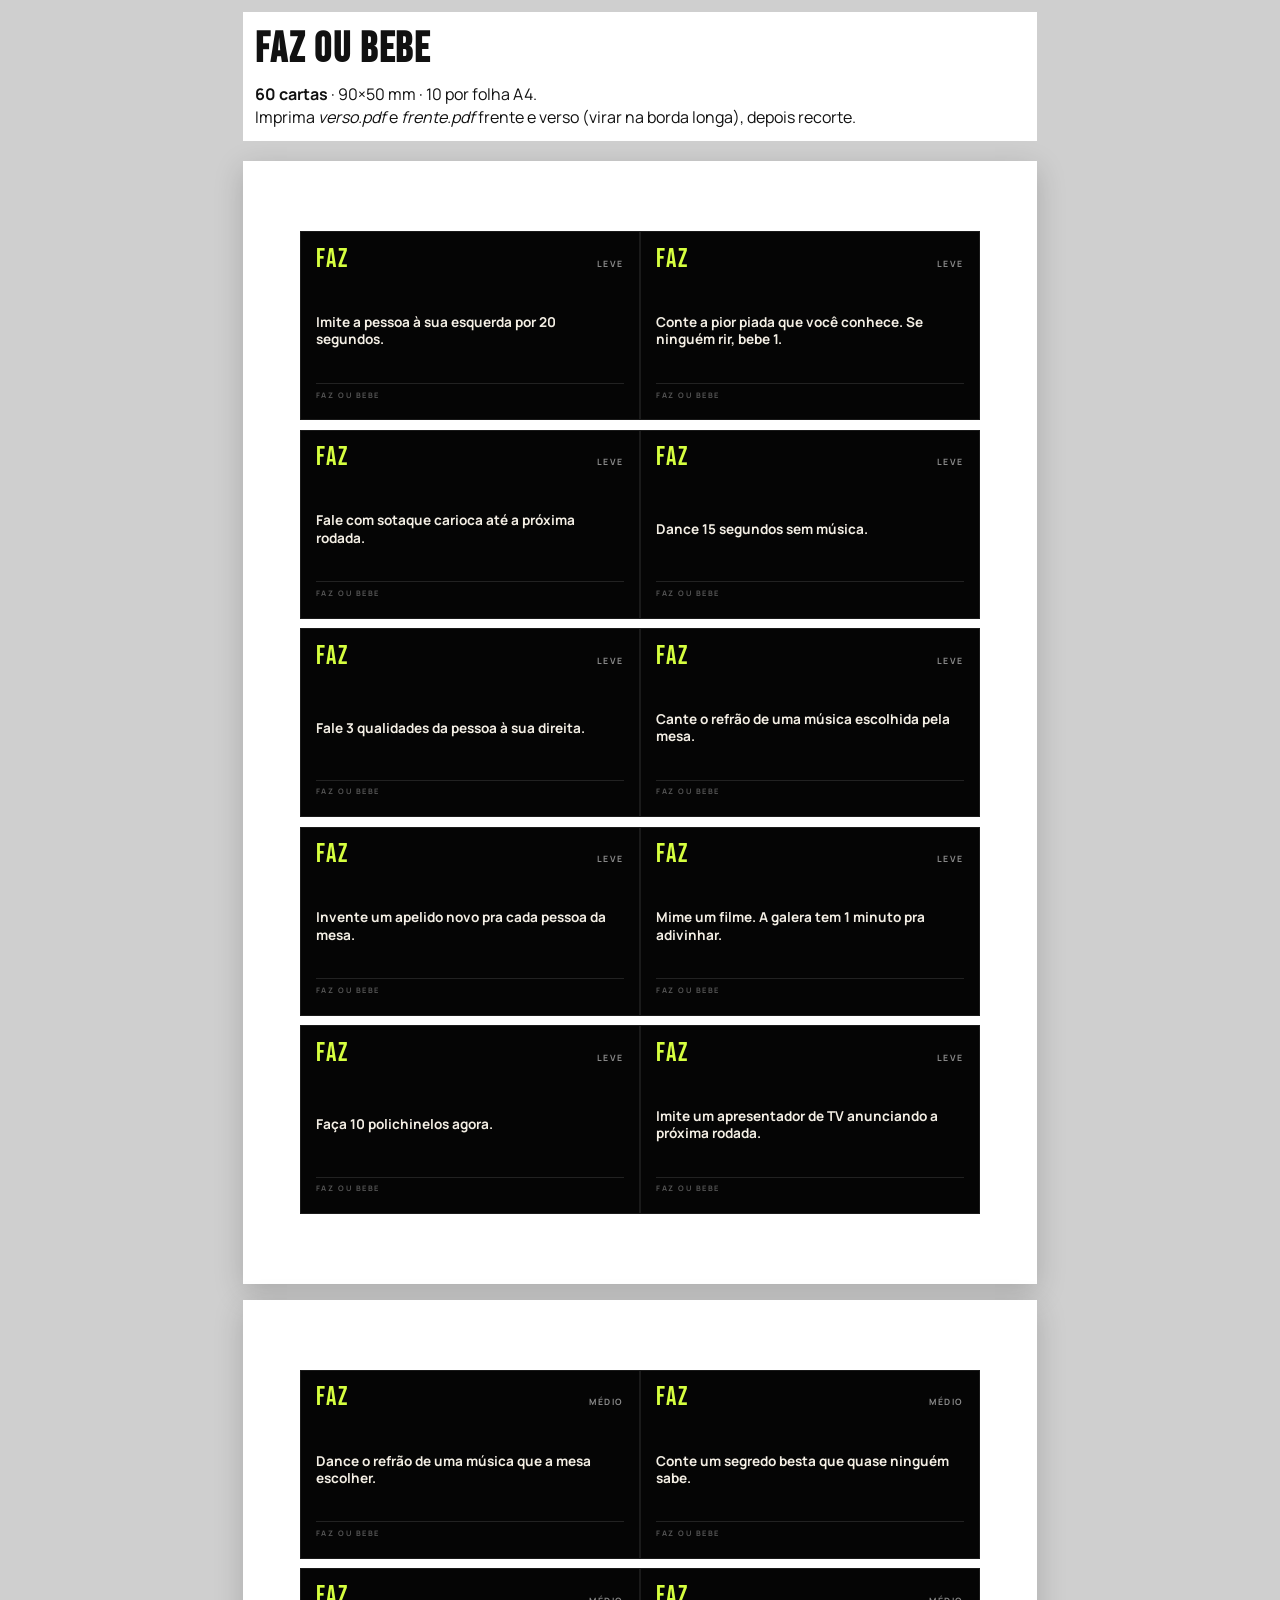
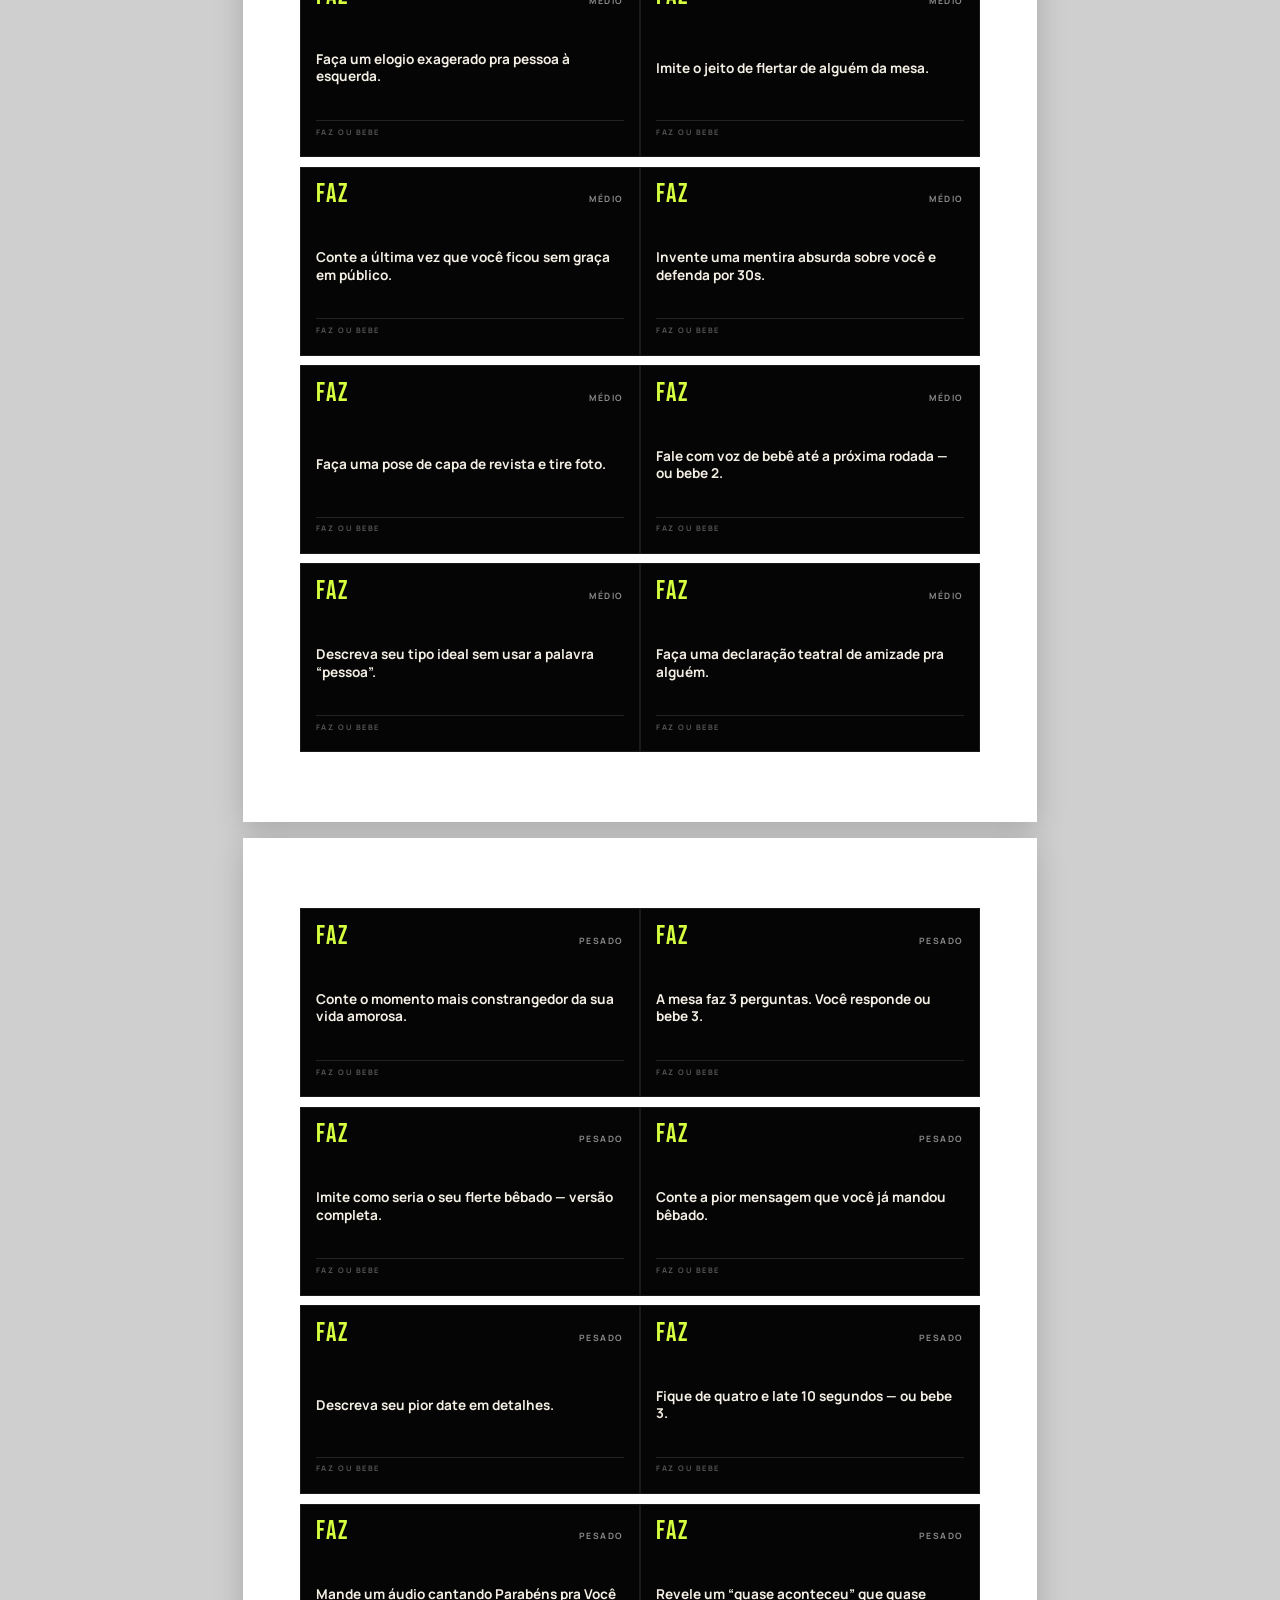
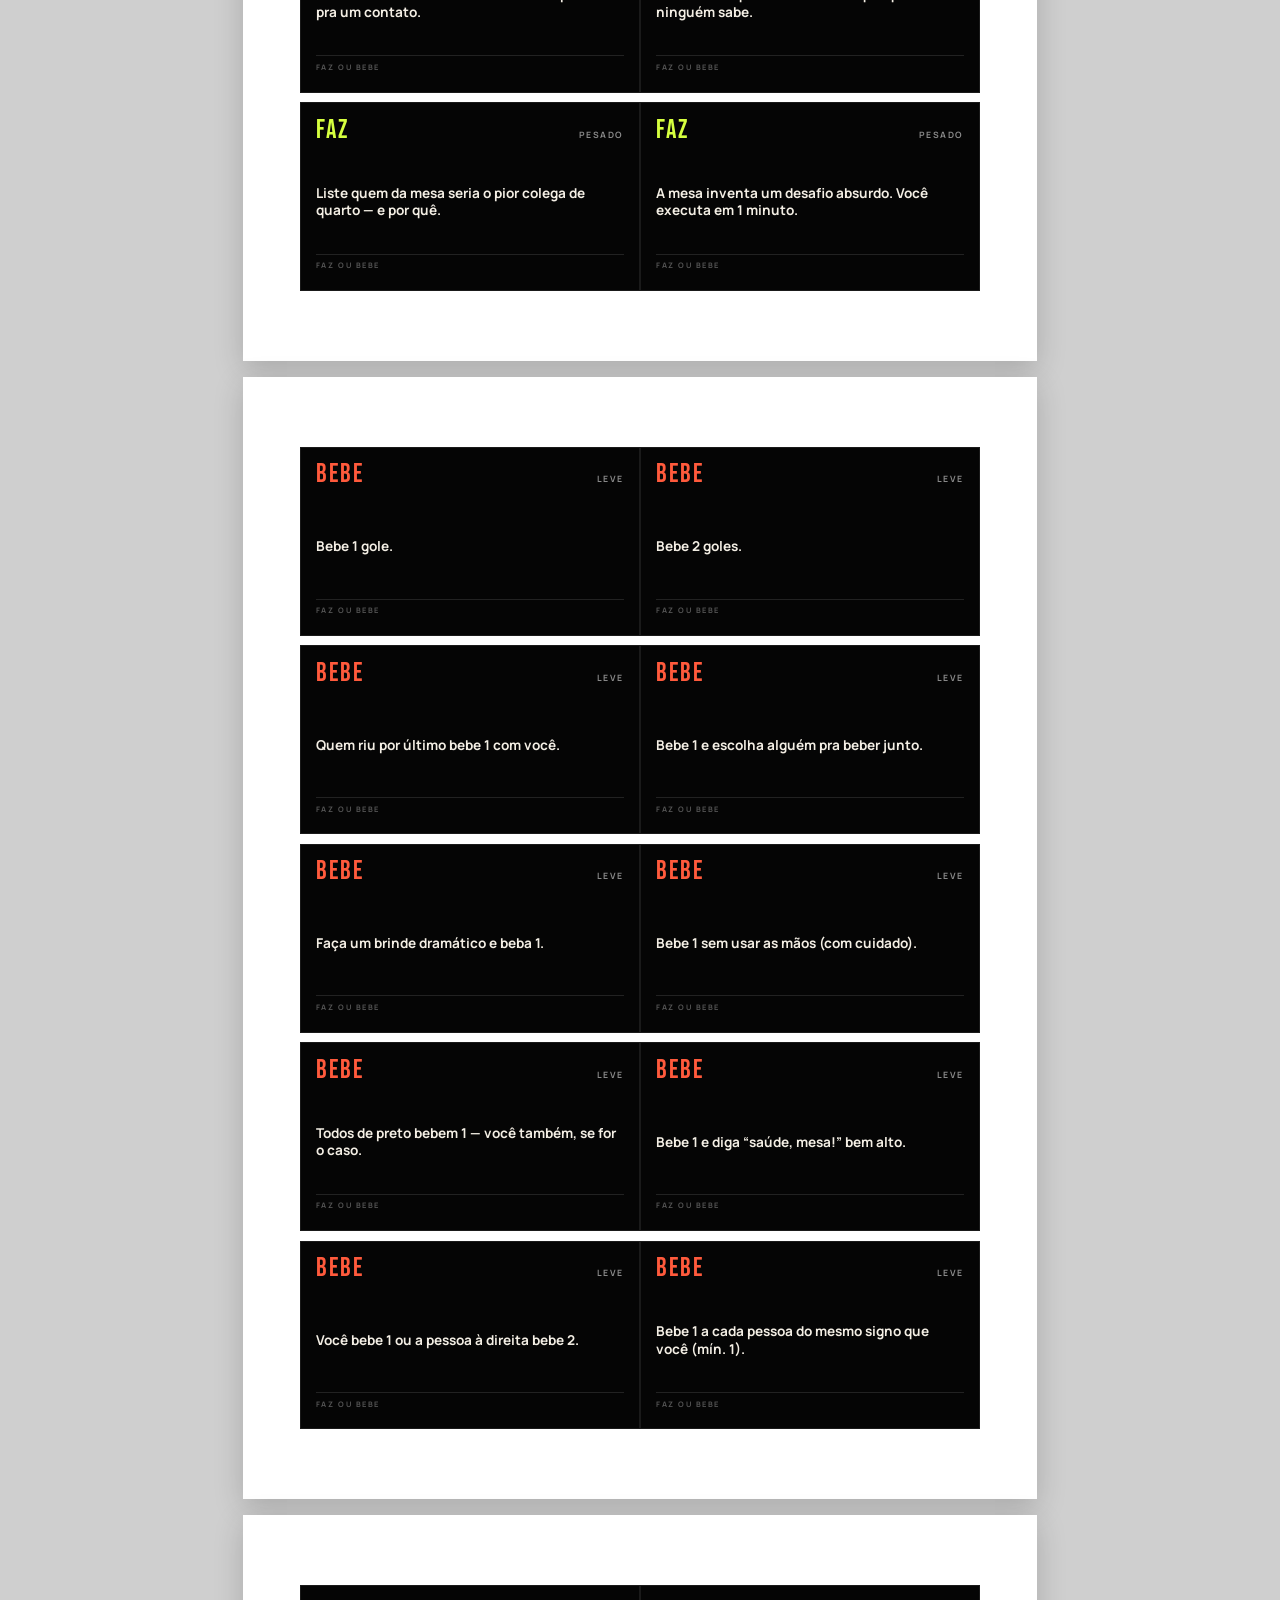
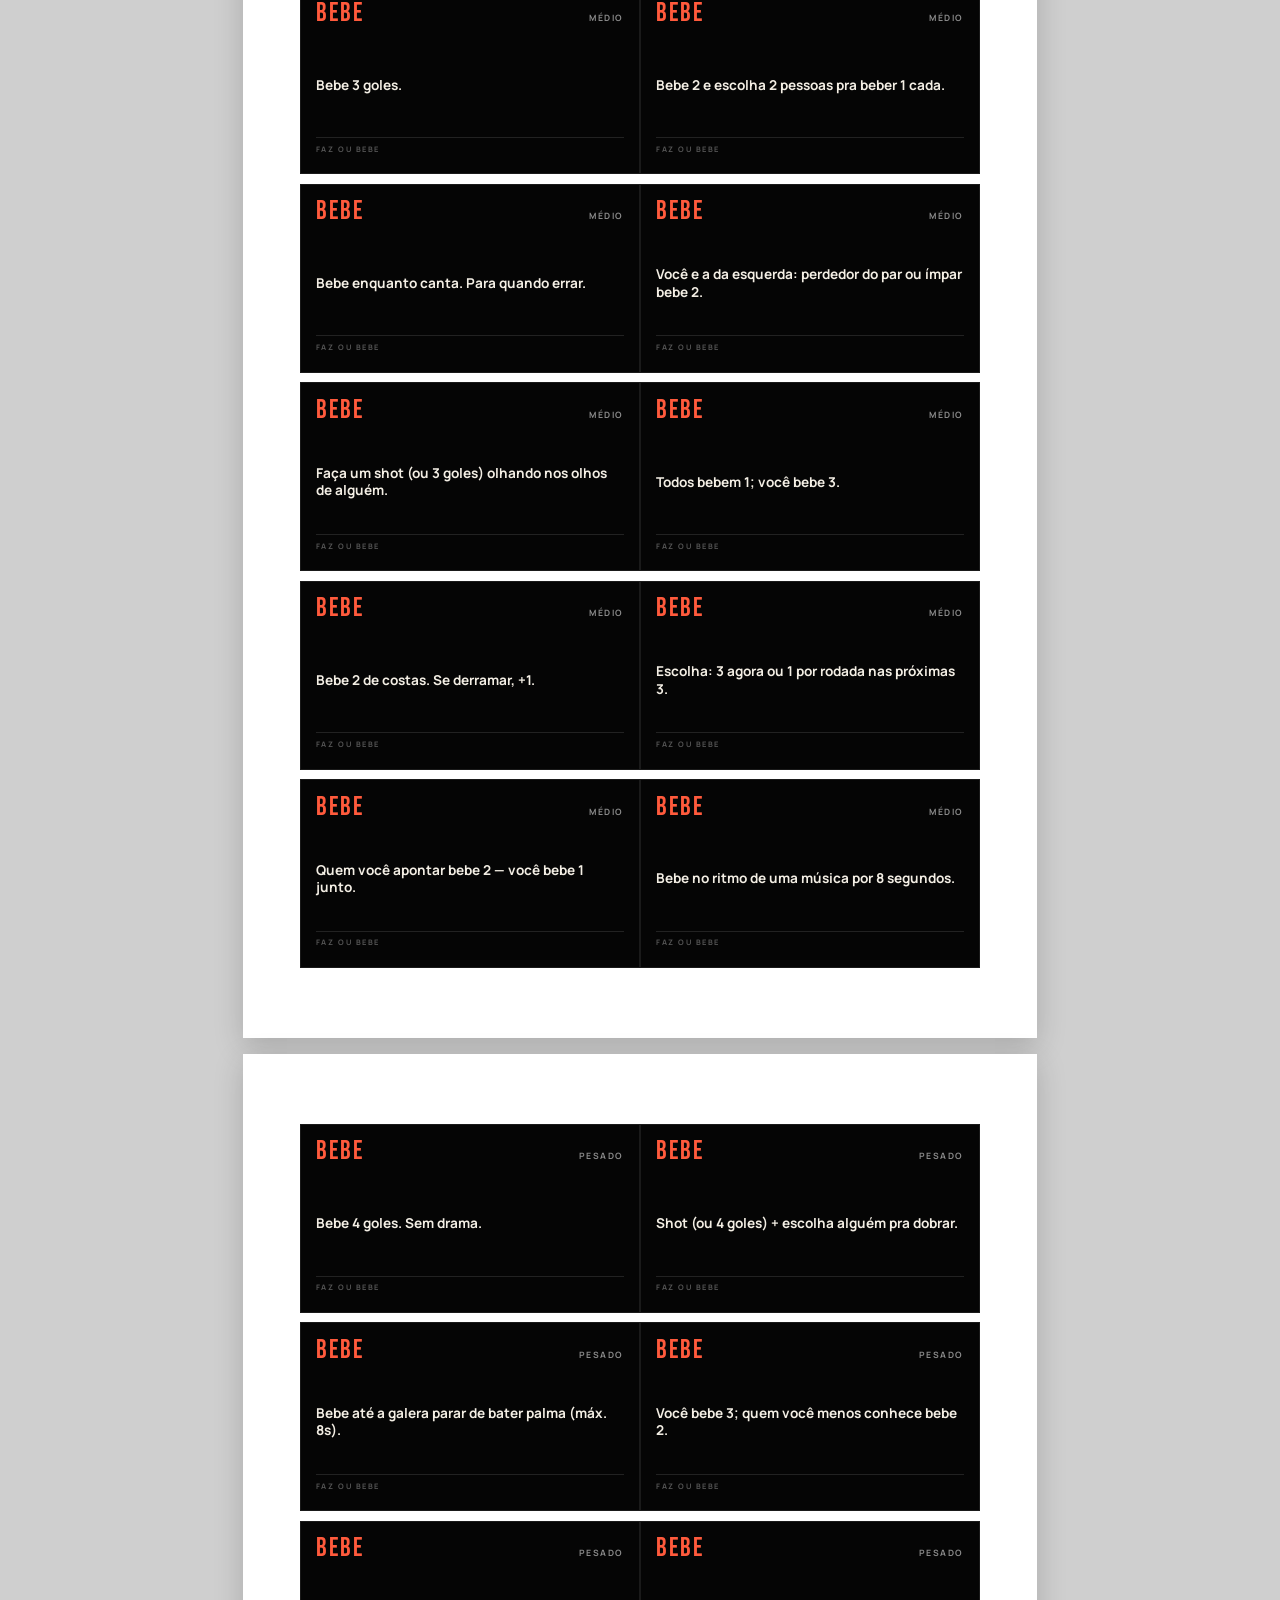
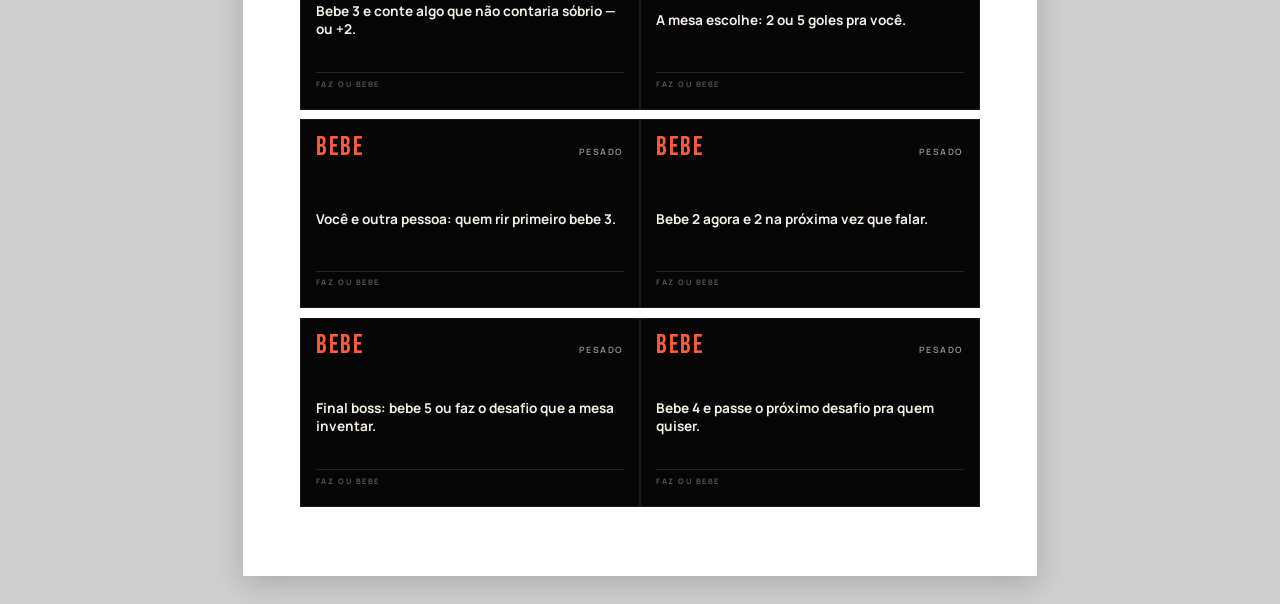
==== print/preview.html @ 2dee856b "Replace web game with printable Faz ou Bebe cards Business-card sized deck (90x50mm): black backs wi" ====
<!DOCTYPE html>
<html lang="pt-BR">
<head>
  <meta charset="UTF-8" />
  <title>FAZ OU BEBE — Preview</title>
  <style>
  @import url('https://fonts.googleapis.com/css2?family=Bebas+Neue&family=Manrope:wght@500;700;800&display=swap');

  :root {
    --black: #050505;
    --ink: #f3eee4;
    --faz: #d6ff3f;
    --bebe: #ff5a3c;
    --mute: #8a8a8a;
    --card-w: 90mm;
    --card-h: 50mm;
  }

  * { box-sizing: border-box; }
  html, body {
    margin: 0;
    padding: 0;
    background: #fff;
    color: var(--ink);
    font-family: "Manrope", system-ui, sans-serif;
    -webkit-print-color-adjust: exact;
    print-color-adjust: exact;
  }

  .sheet {
    width: 210mm;
    height: 297mm;
    padding: 18.5mm 15mm;
    display: grid;
    grid-template-columns: repeat(2, var(--card-w));
    grid-template-rows: repeat(5, var(--card-h));
    gap: 0;
    justify-content: space-between;
    align-content: space-between;
    page-break-after: always;
    break-after: page;
  }
  .sheet:last-child {
    page-break-after: auto;
    break-after: auto;
  }

  .card {
    width: var(--card-w);
    height: var(--card-h);
    background: var(--black);
    color: var(--ink);
    position: relative;
    overflow: hidden;
    border: 0.2mm solid #1a1a1a;
  }
  .card.empty { visibility: hidden; }

  /* —— VERSO (costas / embaralhar) —— */
  .card-back {
    display: flex;
    flex-direction: column;
    align-items: center;
    justify-content: center;
    text-align: center;
    padding: 4mm;
    background:
      radial-gradient(120% 80% at 50% 120%, #1a1a1a 0%, transparent 55%),
      var(--black);
  }
  .card-back .brand {
    font-family: "Bebas Neue", Impact, sans-serif;
    font-size: 15mm;
    line-height: 0.85;
    letter-spacing: 0.04em;
    margin: 0;
  }
  .card-back .brand span { display: block; }
  .card-back .ou {
    color: var(--bebe);
    font-size: 5.5mm;
    letter-spacing: 0.35em;
    margin: 1.2mm 0 0.8mm;
  }
  .card-back .hint {
    margin-top: 3mm;
    font-size: 2.4mm;
    letter-spacing: 0.28em;
    text-transform: uppercase;
    color: var(--mute);
    font-weight: 700;
  }
  .card-back .frame {
    position: absolute;
    inset: 2.2mm;
    border: 0.35mm solid #2a2a2a;
    pointer-events: none;
  }

  /* —— FRENTE (desafio) —— */
  .card-front {
    display: flex;
    flex-direction: column;
    padding: 3.6mm 4mm 3.2mm;
    background: var(--black);
  }
  .card-front .top {
    display: flex;
    justify-content: space-between;
    align-items: baseline;
    margin-bottom: 2mm;
  }
  .badge {
    font-family: "Bebas Neue", Impact, sans-serif;
    font-size: 7mm;
    letter-spacing: 0.08em;
    line-height: 1;
  }
  .badge.faz { color: var(--faz); }
  .badge.bebe { color: var(--bebe); }
  .nivel {
    font-size: 2.3mm;
    letter-spacing: 0.18em;
    text-transform: uppercase;
    color: var(--mute);
    font-weight: 700;
  }
  .texto {
    margin: 0;
    flex: 1;
    font-size: 3.6mm;
    line-height: 1.28;
    font-weight: 700;
    display: flex;
    align-items: center;
  }
  .texto.long { font-size: 3.1mm; }
  .foot {
    margin-top: auto;
    padding-top: 1.5mm;
    border-top: 0.25mm solid #222;
    font-size: 2mm;
    letter-spacing: 0.2em;
    text-transform: uppercase;
    color: #555;
    font-weight: 700;
  }

  @page {
    size: A4;
    margin: 0;
  }

  @media screen {
    body {
      background: #cfcfcf;
      padding: 12px;
    }
    .sheet {
      background: #fff;
      margin: 0 auto 16px;
      box-shadow: 0 8px 28px rgba(0,0,0,.18);
    }
  }
</style>
</head>
<body>

  <div style="max-width:210mm;margin:0 auto 20px;padding:12px;font-family:Manrope,sans-serif;color:#111;background:#fff">
    <h1 style="margin:0 0 8px;font-family:Bebas Neue,sans-serif;font-size:42px;letter-spacing:.04em">FAZ OU BEBE</h1>
    <p style="margin:0;line-height:1.45"><strong>60 cartas</strong> · 90×50 mm · 10 por folha A4.<br/>
    Imprima <em>verso.pdf</em> e <em>frente.pdf</em> frente e verso (virar na borda longa), depois recorte.</p>
  </div>
  <section class="sheet">
    <article class="card card-front">
      <div class="top">
        <span class="badge faz">FAZ</span>
        <span class="nivel">leve</span>
      </div>
      <p class="texto">Imite a pessoa à sua esquerda por 20 segundos.</p>
      <p class="foot">faz ou bebe</p>
    </article>
    <article class="card card-front">
      <div class="top">
        <span class="badge faz">FAZ</span>
        <span class="nivel">leve</span>
      </div>
      <p class="texto">Conte a pior piada que você conhece. Se ninguém rir, bebe 1.</p>
      <p class="foot">faz ou bebe</p>
    </article>
    <article class="card card-front">
      <div class="top">
        <span class="badge faz">FAZ</span>
        <span class="nivel">leve</span>
      </div>
      <p class="texto">Fale com sotaque carioca até a próxima rodada.</p>
      <p class="foot">faz ou bebe</p>
    </article>
    <article class="card card-front">
      <div class="top">
        <span class="badge faz">FAZ</span>
        <span class="nivel">leve</span>
      </div>
      <p class="texto">Dance 15 segundos sem música.</p>
      <p class="foot">faz ou bebe</p>
    </article>
    <article class="card card-front">
      <div class="top">
        <span class="badge faz">FAZ</span>
        <span class="nivel">leve</span>
      </div>
      <p class="texto">Fale 3 qualidades da pessoa à sua direita.</p>
      <p class="foot">faz ou bebe</p>
    </article>
    <article class="card card-front">
      <div class="top">
        <span class="badge faz">FAZ</span>
        <span class="nivel">leve</span>
      </div>
      <p class="texto">Cante o refrão de uma música escolhida pela mesa.</p>
      <p class="foot">faz ou bebe</p>
    </article>
    <article class="card card-front">
      <div class="top">
        <span class="badge faz">FAZ</span>
        <span class="nivel">leve</span>
      </div>
      <p class="texto">Invente um apelido novo pra cada pessoa da mesa.</p>
      <p class="foot">faz ou bebe</p>
    </article>
    <article class="card card-front">
      <div class="top">
        <span class="badge faz">FAZ</span>
        <span class="nivel">leve</span>
      </div>
      <p class="texto">Mime um filme. A galera tem 1 minuto pra adivinhar.</p>
      <p class="foot">faz ou bebe</p>
    </article>
    <article class="card card-front">
      <div class="top">
        <span class="badge faz">FAZ</span>
        <span class="nivel">leve</span>
      </div>
      <p class="texto">Faça 10 polichinelos agora.</p>
      <p class="foot">faz ou bebe</p>
    </article>
    <article class="card card-front">
      <div class="top">
        <span class="badge faz">FAZ</span>
        <span class="nivel">leve</span>
      </div>
      <p class="texto">Imite um apresentador de TV anunciando a próxima rodada.</p>
      <p class="foot">faz ou bebe</p>
    </article></section>
<section class="sheet">
    <article class="card card-front">
      <div class="top">
        <span class="badge faz">FAZ</span>
        <span class="nivel">médio</span>
      </div>
      <p class="texto">Dance o refrão de uma música que a mesa escolher.</p>
      <p class="foot">faz ou bebe</p>
    </article>
    <article class="card card-front">
      <div class="top">
        <span class="badge faz">FAZ</span>
        <span class="nivel">médio</span>
      </div>
      <p class="texto">Conte um segredo besta que quase ninguém sabe.</p>
      <p class="foot">faz ou bebe</p>
    </article>
    <article class="card card-front">
      <div class="top">
        <span class="badge faz">FAZ</span>
        <span class="nivel">médio</span>
      </div>
      <p class="texto">Faça um elogio exagerado pra pessoa à esquerda.</p>
      <p class="foot">faz ou bebe</p>
    </article>
    <article class="card card-front">
      <div class="top">
        <span class="badge faz">FAZ</span>
        <span class="nivel">médio</span>
      </div>
      <p class="texto">Imite o jeito de flertar de alguém da mesa.</p>
      <p class="foot">faz ou bebe</p>
    </article>
    <article class="card card-front">
      <div class="top">
        <span class="badge faz">FAZ</span>
        <span class="nivel">médio</span>
      </div>
      <p class="texto">Conte a última vez que você ficou sem graça em público.</p>
      <p class="foot">faz ou bebe</p>
    </article>
    <article class="card card-front">
      <div class="top">
        <span class="badge faz">FAZ</span>
        <span class="nivel">médio</span>
      </div>
      <p class="texto">Invente uma mentira absurda sobre você e defenda por 30s.</p>
      <p class="foot">faz ou bebe</p>
    </article>
    <article class="card card-front">
      <div class="top">
        <span class="badge faz">FAZ</span>
        <span class="nivel">médio</span>
      </div>
      <p class="texto">Faça uma pose de capa de revista e tire foto.</p>
      <p class="foot">faz ou bebe</p>
    </article>
    <article class="card card-front">
      <div class="top">
        <span class="badge faz">FAZ</span>
        <span class="nivel">médio</span>
      </div>
      <p class="texto">Fale com voz de bebê até a próxima rodada — ou bebe 2.</p>
      <p class="foot">faz ou bebe</p>
    </article>
    <article class="card card-front">
      <div class="top">
        <span class="badge faz">FAZ</span>
        <span class="nivel">médio</span>
      </div>
      <p class="texto">Descreva seu tipo ideal sem usar a palavra “pessoa”.</p>
      <p class="foot">faz ou bebe</p>
    </article>
    <article class="card card-front">
      <div class="top">
        <span class="badge faz">FAZ</span>
        <span class="nivel">médio</span>
      </div>
      <p class="texto">Faça uma declaração teatral de amizade pra alguém.</p>
      <p class="foot">faz ou bebe</p>
    </article></section>
<section class="sheet">
    <article class="card card-front">
      <div class="top">
        <span class="badge faz">FAZ</span>
        <span class="nivel">pesado</span>
      </div>
      <p class="texto">Conte o momento mais constrangedor da sua vida amorosa.</p>
      <p class="foot">faz ou bebe</p>
    </article>
    <article class="card card-front">
      <div class="top">
        <span class="badge faz">FAZ</span>
        <span class="nivel">pesado</span>
      </div>
      <p class="texto">A mesa faz 3 perguntas. Você responde ou bebe 3.</p>
      <p class="foot">faz ou bebe</p>
    </article>
    <article class="card card-front">
      <div class="top">
        <span class="badge faz">FAZ</span>
        <span class="nivel">pesado</span>
      </div>
      <p class="texto">Imite como seria o seu flerte bêbado — versão completa.</p>
      <p class="foot">faz ou bebe</p>
    </article>
    <article class="card card-front">
      <div class="top">
        <span class="badge faz">FAZ</span>
        <span class="nivel">pesado</span>
      </div>
      <p class="texto">Conte a pior mensagem que você já mandou bêbado.</p>
      <p class="foot">faz ou bebe</p>
    </article>
    <article class="card card-front">
      <div class="top">
        <span class="badge faz">FAZ</span>
        <span class="nivel">pesado</span>
      </div>
      <p class="texto">Descreva seu pior date em detalhes.</p>
      <p class="foot">faz ou bebe</p>
    </article>
    <article class="card card-front">
      <div class="top">
        <span class="badge faz">FAZ</span>
        <span class="nivel">pesado</span>
      </div>
      <p class="texto">Fique de quatro e late 10 segundos — ou bebe 3.</p>
      <p class="foot">faz ou bebe</p>
    </article>
    <article class="card card-front">
      <div class="top">
        <span class="badge faz">FAZ</span>
        <span class="nivel">pesado</span>
      </div>
      <p class="texto">Mande um áudio cantando Parabéns pra Você pra um contato.</p>
      <p class="foot">faz ou bebe</p>
    </article>
    <article class="card card-front">
      <div class="top">
        <span class="badge faz">FAZ</span>
        <span class="nivel">pesado</span>
      </div>
      <p class="texto">Revele um “quase aconteceu” que quase ninguém sabe.</p>
      <p class="foot">faz ou bebe</p>
    </article>
    <article class="card card-front">
      <div class="top">
        <span class="badge faz">FAZ</span>
        <span class="nivel">pesado</span>
      </div>
      <p class="texto">Liste quem da mesa seria o pior colega de quarto — e por quê.</p>
      <p class="foot">faz ou bebe</p>
    </article>
    <article class="card card-front">
      <div class="top">
        <span class="badge faz">FAZ</span>
        <span class="nivel">pesado</span>
      </div>
      <p class="texto">A mesa inventa um desafio absurdo. Você executa em 1 minuto.</p>
      <p class="foot">faz ou bebe</p>
    </article></section>
<section class="sheet">
    <article class="card card-front">
      <div class="top">
        <span class="badge bebe">BEBE</span>
        <span class="nivel">leve</span>
      </div>
      <p class="texto">Bebe 1 gole.</p>
      <p class="foot">faz ou bebe</p>
    </article>
    <article class="card card-front">
      <div class="top">
        <span class="badge bebe">BEBE</span>
        <span class="nivel">leve</span>
      </div>
      <p class="texto">Bebe 2 goles.</p>
      <p class="foot">faz ou bebe</p>
    </article>
    <article class="card card-front">
      <div class="top">
        <span class="badge bebe">BEBE</span>
        <span class="nivel">leve</span>
      </div>
      <p class="texto">Quem riu por último bebe 1 com você.</p>
      <p class="foot">faz ou bebe</p>
    </article>
    <article class="card card-front">
      <div class="top">
        <span class="badge bebe">BEBE</span>
        <span class="nivel">leve</span>
      </div>
      <p class="texto">Bebe 1 e escolha alguém pra beber junto.</p>
      <p class="foot">faz ou bebe</p>
    </article>
    <article class="card card-front">
      <div class="top">
        <span class="badge bebe">BEBE</span>
        <span class="nivel">leve</span>
      </div>
      <p class="texto">Faça um brinde dramático e beba 1.</p>
      <p class="foot">faz ou bebe</p>
    </article>
    <article class="card card-front">
      <div class="top">
        <span class="badge bebe">BEBE</span>
        <span class="nivel">leve</span>
      </div>
      <p class="texto">Bebe 1 sem usar as mãos (com cuidado).</p>
      <p class="foot">faz ou bebe</p>
    </article>
    <article class="card card-front">
      <div class="top">
        <span class="badge bebe">BEBE</span>
        <span class="nivel">leve</span>
      </div>
      <p class="texto">Todos de preto bebem 1 — você também, se for o caso.</p>
      <p class="foot">faz ou bebe</p>
    </article>
    <article class="card card-front">
      <div class="top">
        <span class="badge bebe">BEBE</span>
        <span class="nivel">leve</span>
      </div>
      <p class="texto">Bebe 1 e diga “saúde, mesa!” bem alto.</p>
      <p class="foot">faz ou bebe</p>
    </article>
    <article class="card card-front">
      <div class="top">
        <span class="badge bebe">BEBE</span>
        <span class="nivel">leve</span>
      </div>
      <p class="texto">Você bebe 1 ou a pessoa à direita bebe 2.</p>
      <p class="foot">faz ou bebe</p>
    </article>
    <article class="card card-front">
      <div class="top">
        <span class="badge bebe">BEBE</span>
        <span class="nivel">leve</span>
      </div>
      <p class="texto">Bebe 1 a cada pessoa do mesmo signo que você (mín. 1).</p>
      <p class="foot">faz ou bebe</p>
    </article></section>
<section class="sheet">
    <article class="card card-front">
      <div class="top">
        <span class="badge bebe">BEBE</span>
        <span class="nivel">médio</span>
      </div>
      <p class="texto">Bebe 3 goles.</p>
      <p class="foot">faz ou bebe</p>
    </article>
    <article class="card card-front">
      <div class="top">
        <span class="badge bebe">BEBE</span>
        <span class="nivel">médio</span>
      </div>
      <p class="texto">Bebe 2 e escolha 2 pessoas pra beber 1 cada.</p>
      <p class="foot">faz ou bebe</p>
    </article>
    <article class="card card-front">
      <div class="top">
        <span class="badge bebe">BEBE</span>
        <span class="nivel">médio</span>
      </div>
      <p class="texto">Bebe enquanto canta. Para quando errar.</p>
      <p class="foot">faz ou bebe</p>
    </article>
    <article class="card card-front">
      <div class="top">
        <span class="badge bebe">BEBE</span>
        <span class="nivel">médio</span>
      </div>
      <p class="texto">Você e a da esquerda: perdedor do par ou ímpar bebe 2.</p>
      <p class="foot">faz ou bebe</p>
    </article>
    <article class="card card-front">
      <div class="top">
        <span class="badge bebe">BEBE</span>
        <span class="nivel">médio</span>
      </div>
      <p class="texto">Faça um shot (ou 3 goles) olhando nos olhos de alguém.</p>
      <p class="foot">faz ou bebe</p>
    </article>
    <article class="card card-front">
      <div class="top">
        <span class="badge bebe">BEBE</span>
        <span class="nivel">médio</span>
      </div>
      <p class="texto">Todos bebem 1; você bebe 3.</p>
      <p class="foot">faz ou bebe</p>
    </article>
    <article class="card card-front">
      <div class="top">
        <span class="badge bebe">BEBE</span>
        <span class="nivel">médio</span>
      </div>
      <p class="texto">Bebe 2 de costas. Se derramar, +1.</p>
      <p class="foot">faz ou bebe</p>
    </article>
    <article class="card card-front">
      <div class="top">
        <span class="badge bebe">BEBE</span>
        <span class="nivel">médio</span>
      </div>
      <p class="texto">Escolha: 3 agora ou 1 por rodada nas próximas 3.</p>
      <p class="foot">faz ou bebe</p>
    </article>
    <article class="card card-front">
      <div class="top">
        <span class="badge bebe">BEBE</span>
        <span class="nivel">médio</span>
      </div>
      <p class="texto">Quem você apontar bebe 2 — você bebe 1 junto.</p>
      <p class="foot">faz ou bebe</p>
    </article>
    <article class="card card-front">
      <div class="top">
        <span class="badge bebe">BEBE</span>
        <span class="nivel">médio</span>
      </div>
      <p class="texto">Bebe no ritmo de uma música por 8 segundos.</p>
      <p class="foot">faz ou bebe</p>
    </article></section>
<section class="sheet">
    <article class="card card-front">
      <div class="top">
        <span class="badge bebe">BEBE</span>
        <span class="nivel">pesado</span>
      </div>
      <p class="texto">Bebe 4 goles. Sem drama.</p>
      <p class="foot">faz ou bebe</p>
    </article>
    <article class="card card-front">
      <div class="top">
        <span class="badge bebe">BEBE</span>
        <span class="nivel">pesado</span>
      </div>
      <p class="texto">Shot (ou 4 goles) + escolha alguém pra dobrar.</p>
      <p class="foot">faz ou bebe</p>
    </article>
    <article class="card card-front">
      <div class="top">
        <span class="badge bebe">BEBE</span>
        <span class="nivel">pesado</span>
      </div>
      <p class="texto">Bebe até a galera parar de bater palma (máx. 8s).</p>
      <p class="foot">faz ou bebe</p>
    </article>
    <article class="card card-front">
      <div class="top">
        <span class="badge bebe">BEBE</span>
        <span class="nivel">pesado</span>
      </div>
      <p class="texto">Você bebe 3; quem você menos conhece bebe 2.</p>
      <p class="foot">faz ou bebe</p>
    </article>
    <article class="card card-front">
      <div class="top">
        <span class="badge bebe">BEBE</span>
        <span class="nivel">pesado</span>
      </div>
      <p class="texto">Bebe 3 e conte algo que não contaria sóbrio — ou +2.</p>
      <p class="foot">faz ou bebe</p>
    </article>
    <article class="card card-front">
      <div class="top">
        <span class="badge bebe">BEBE</span>
        <span class="nivel">pesado</span>
      </div>
      <p class="texto">A mesa escolhe: 2 ou 5 goles pra você.</p>
      <p class="foot">faz ou bebe</p>
    </article>
    <article class="card card-front">
      <div class="top">
        <span class="badge bebe">BEBE</span>
        <span class="nivel">pesado</span>
      </div>
      <p class="texto">Você e outra pessoa: quem rir primeiro bebe 3.</p>
      <p class="foot">faz ou bebe</p>
    </article>
    <article class="card card-front">
      <div class="top">
        <span class="badge bebe">BEBE</span>
        <span class="nivel">pesado</span>
      </div>
      <p class="texto">Bebe 2 agora e 2 na próxima vez que falar.</p>
      <p class="foot">faz ou bebe</p>
    </article>
    <article class="card card-front">
      <div class="top">
        <span class="badge bebe">BEBE</span>
        <span class="nivel">pesado</span>
      </div>
      <p class="texto">Final boss: bebe 5 ou faz o desafio que a mesa inventar.</p>
      <p class="foot">faz ou bebe</p>
    </article>
    <article class="card card-front">
      <div class="top">
        <span class="badge bebe">BEBE</span>
        <span class="nivel">pesado</span>
      </div>
      <p class="texto">Bebe 4 e passe o próximo desafio pra quem quiser.</p>
      <p class="foot">faz ou bebe</p>
    </article></section>
  
</body>
</html>
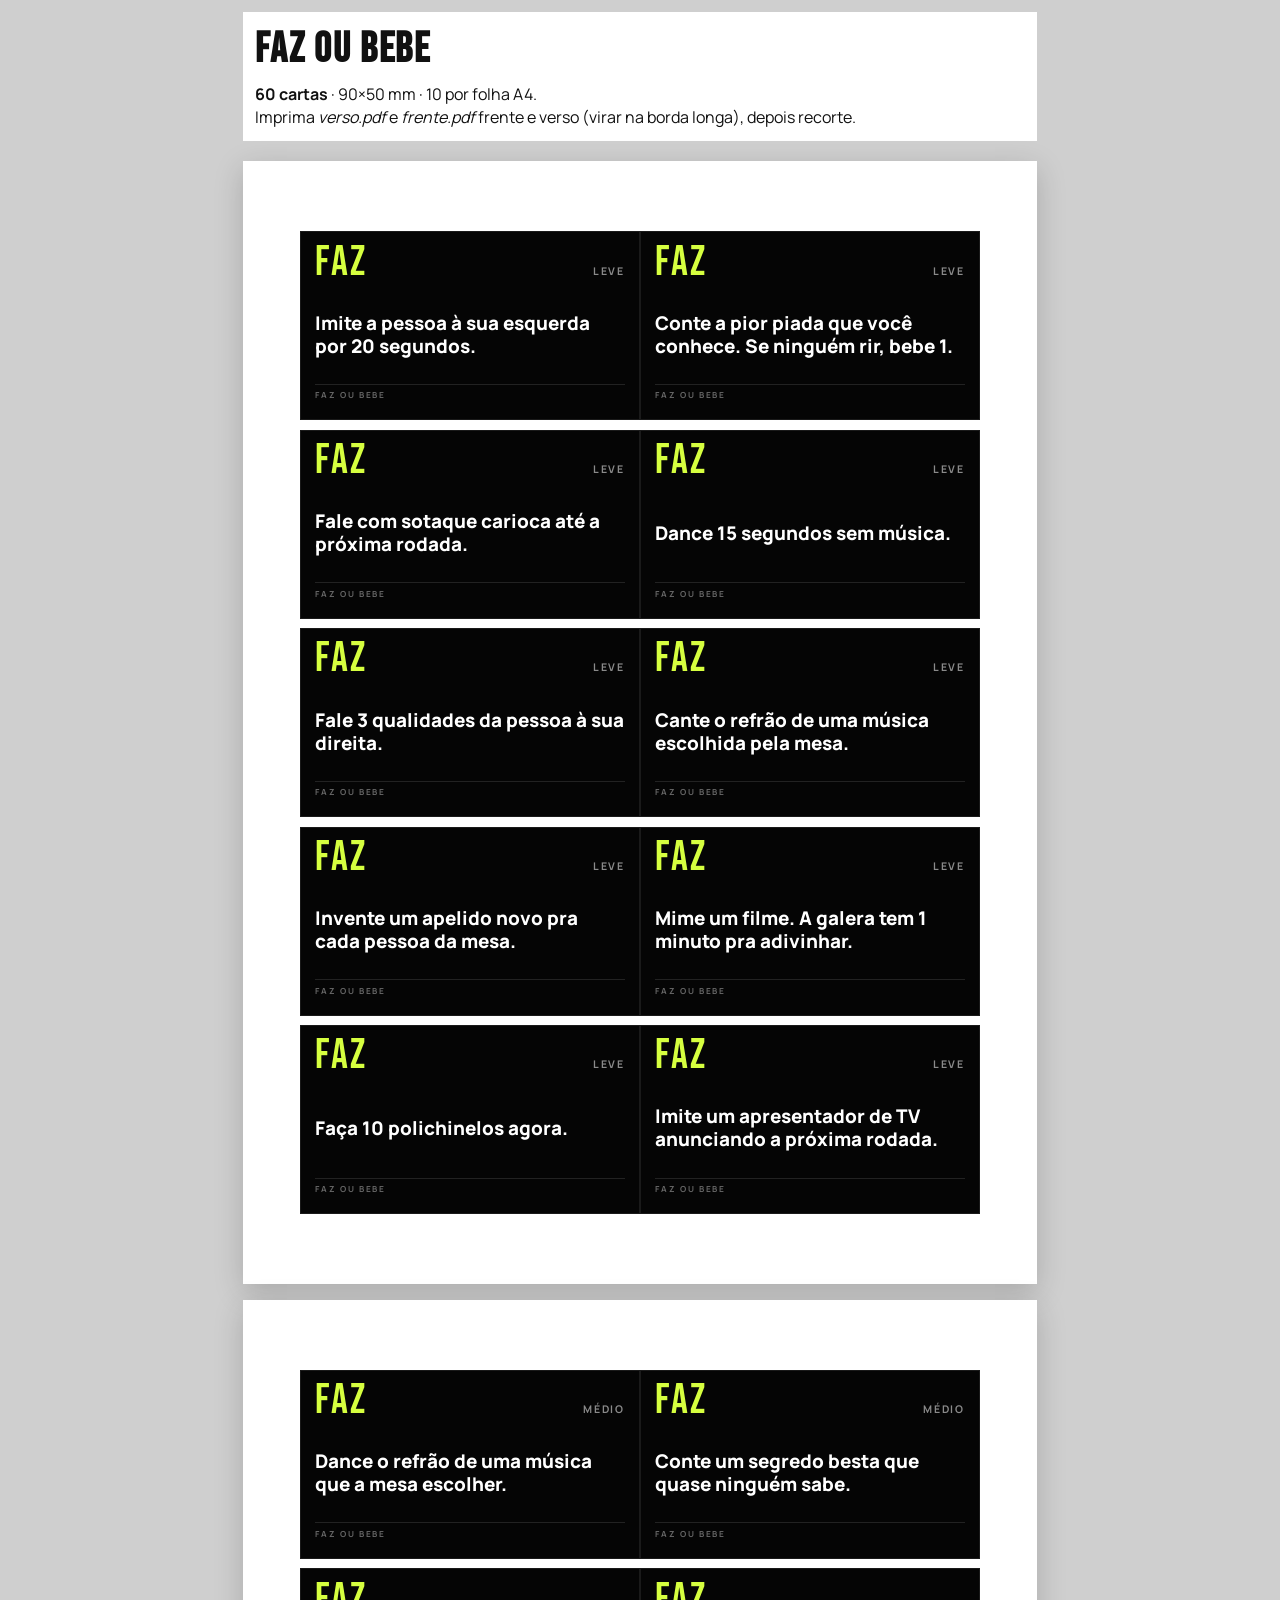
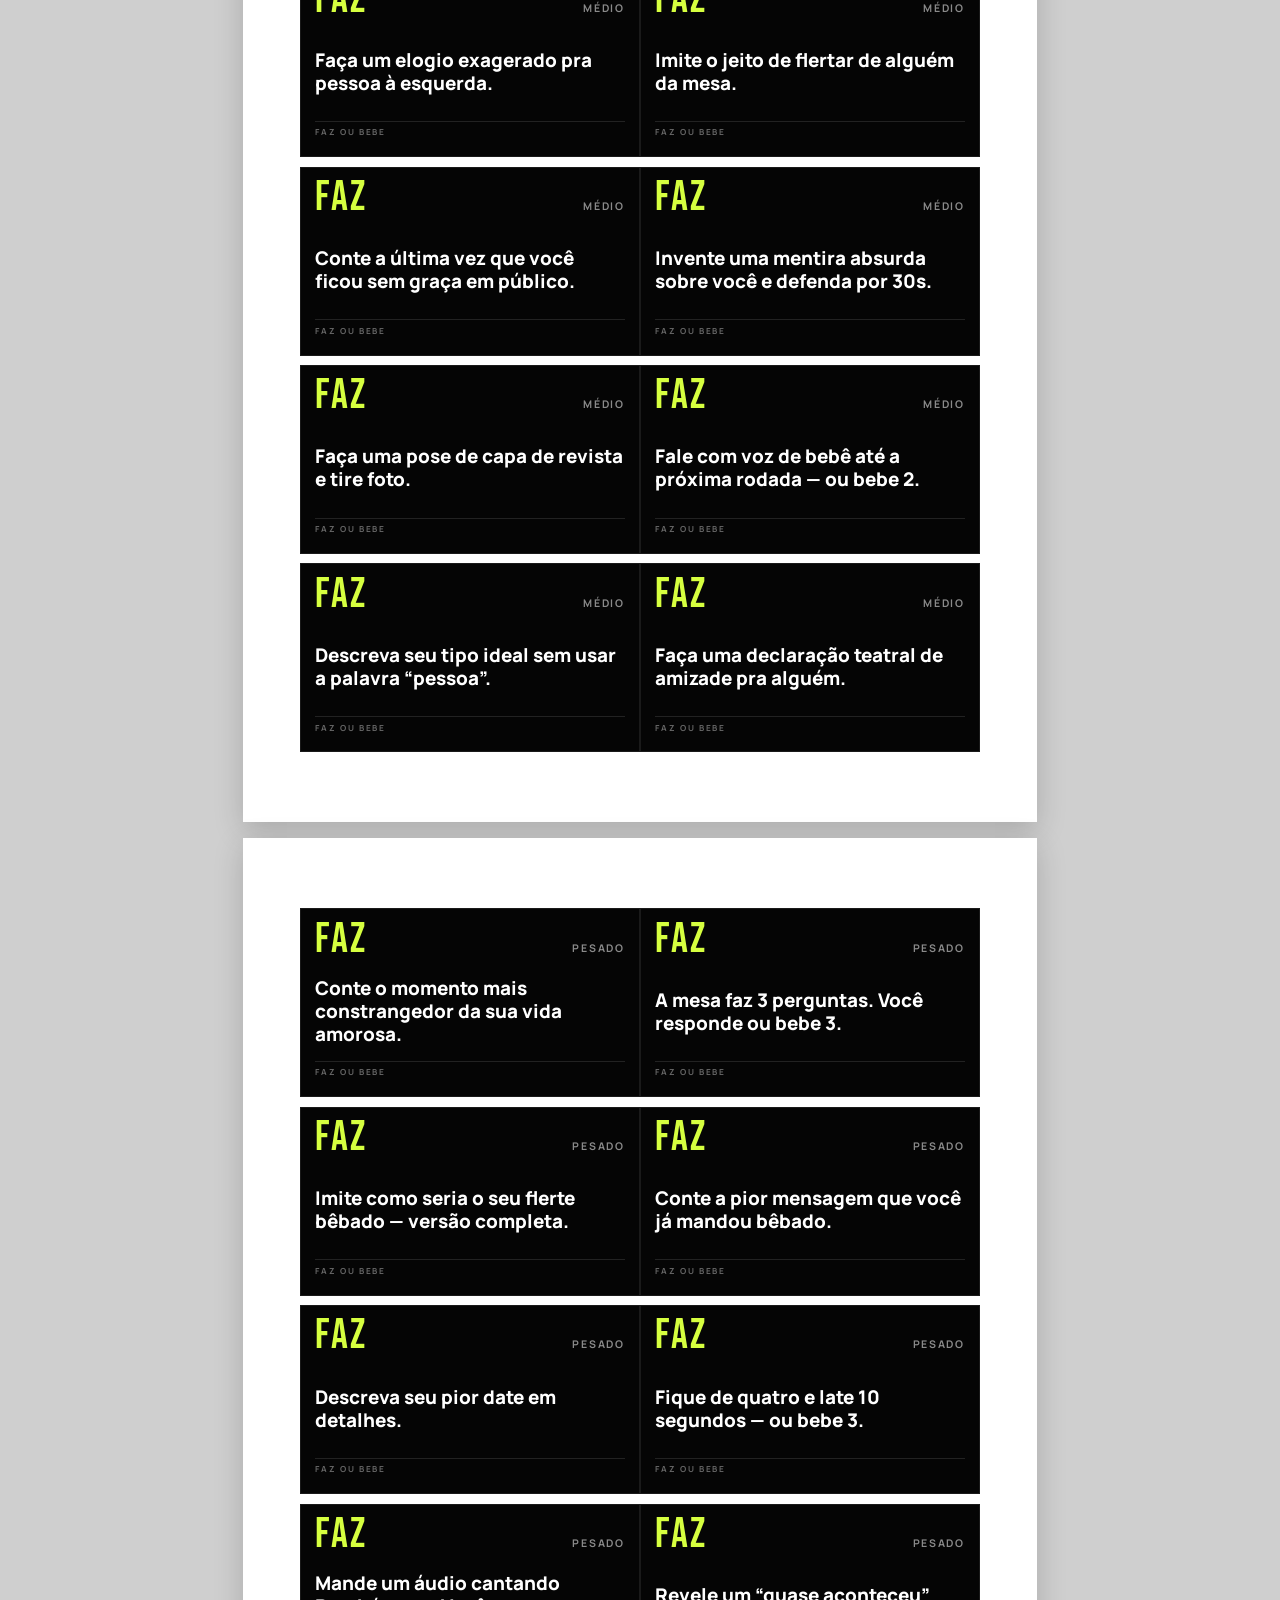
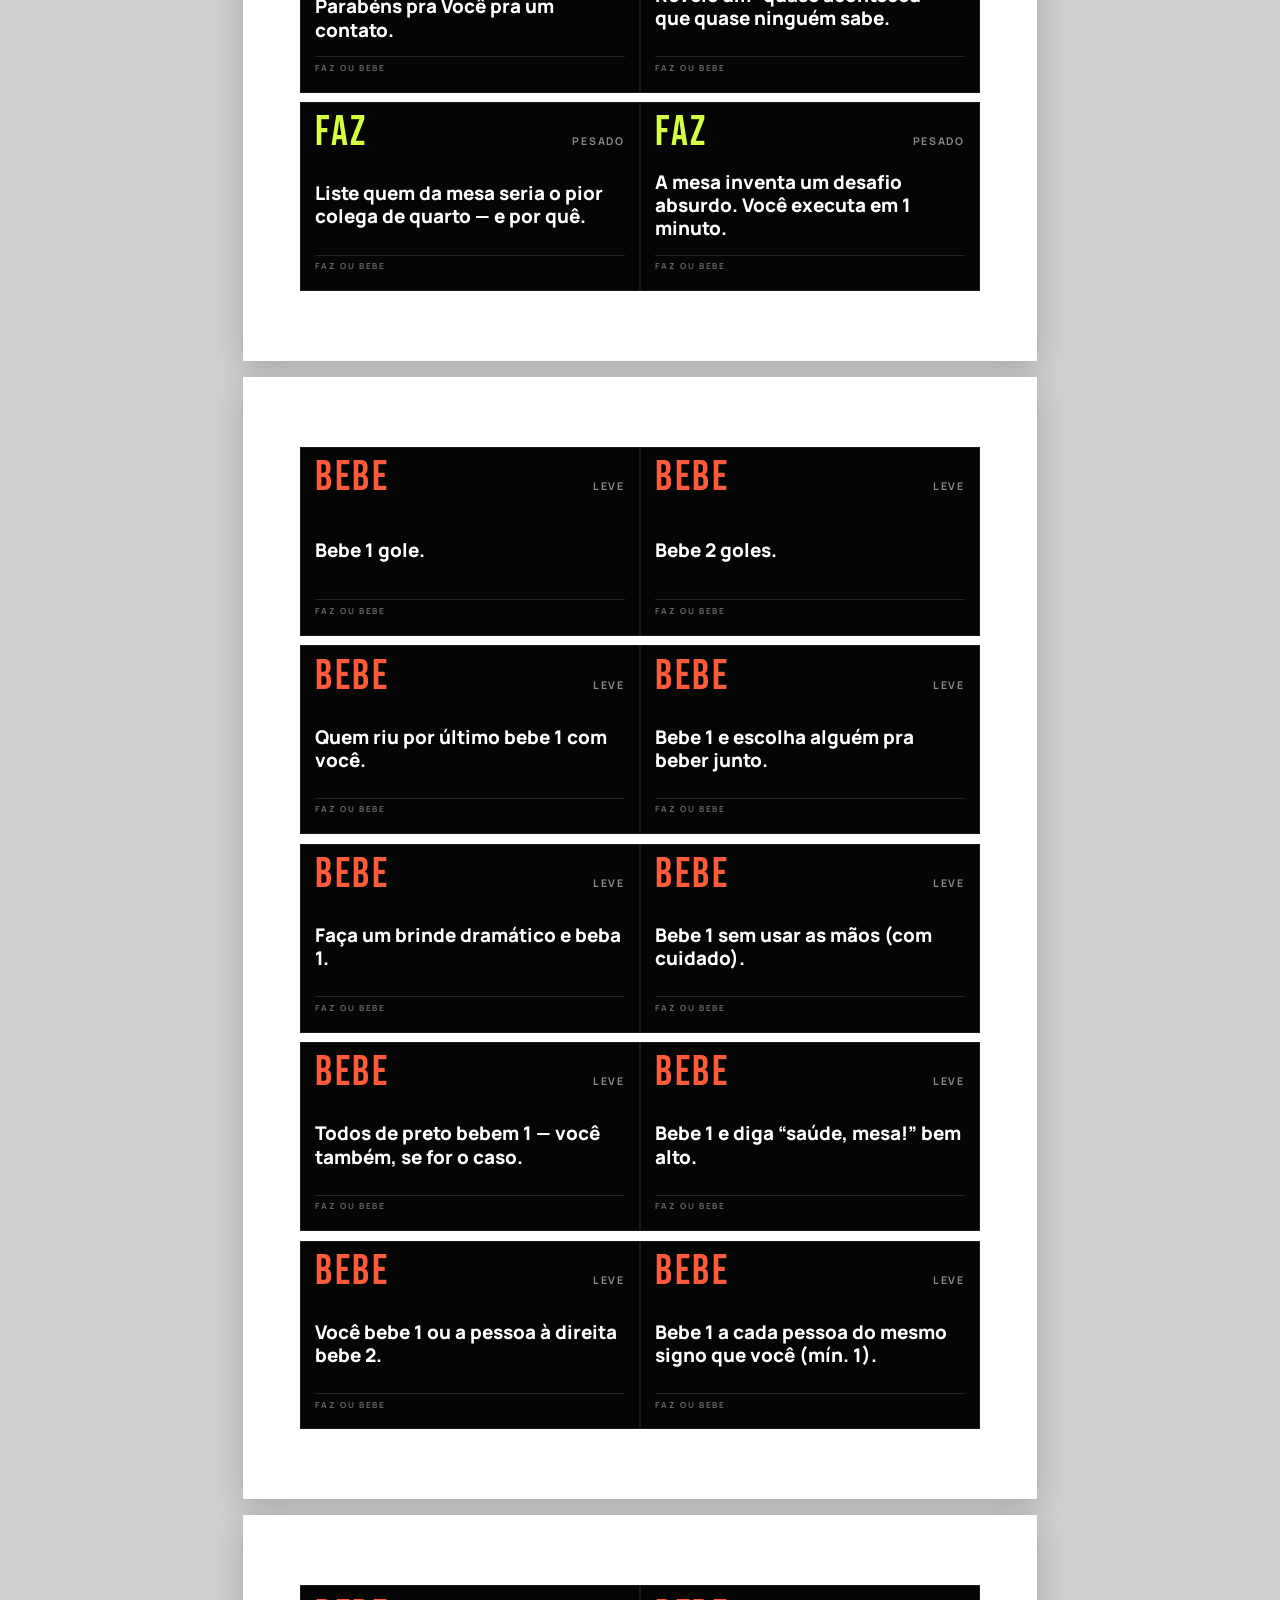
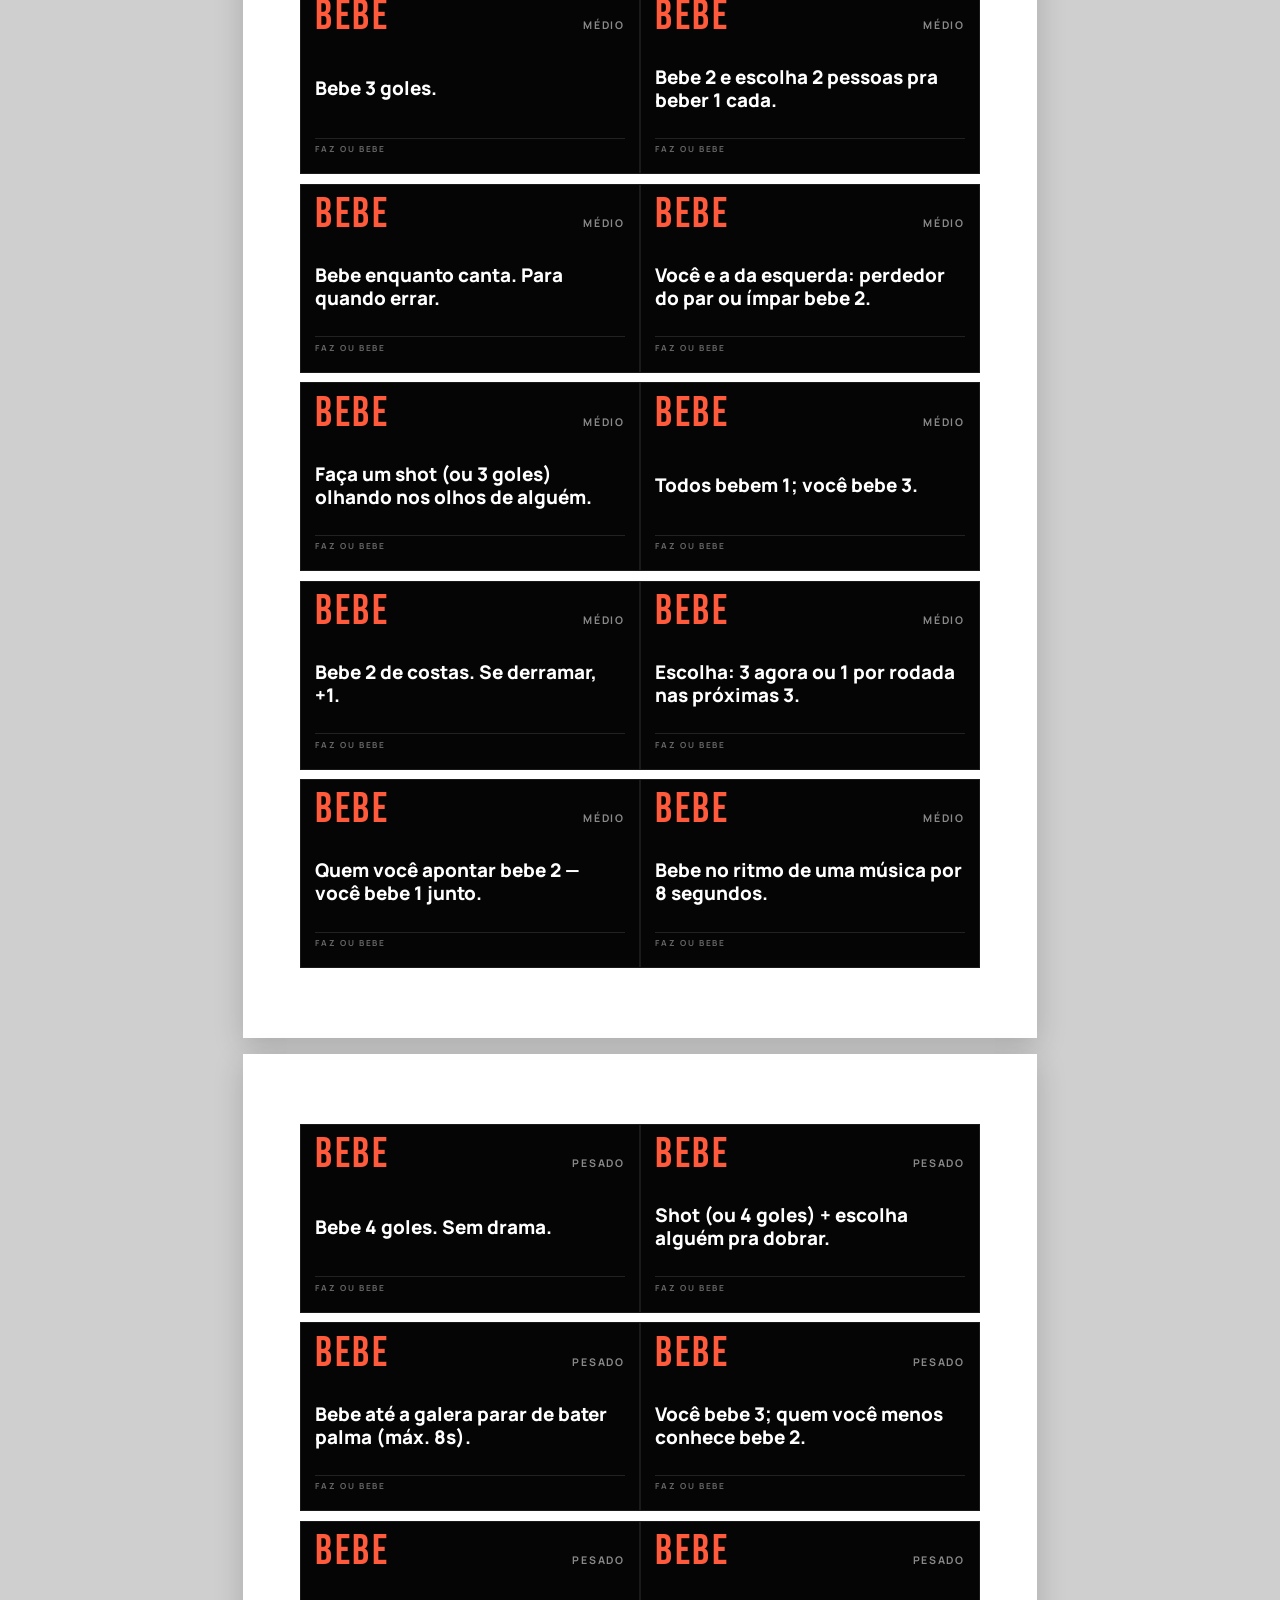
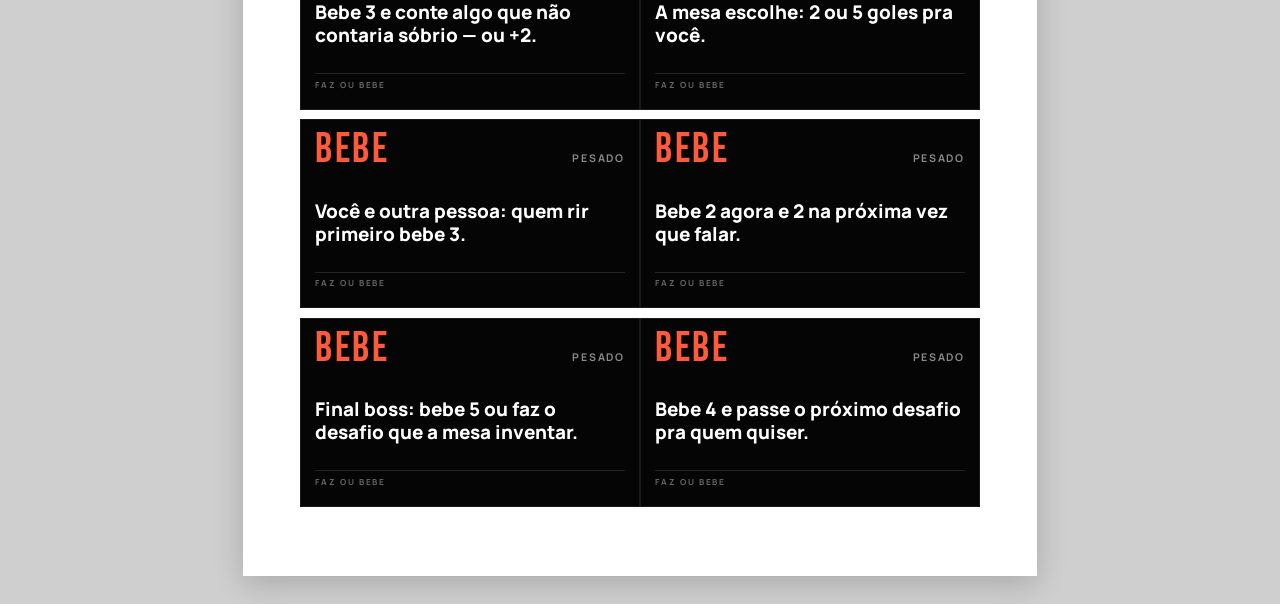
==== commit 3e7a9e78: "Increase FAZ/BEBE badge and challenge text size on card fronts Co-authored-by: mviniciusbedra-cloud " ====
--- a/print/preview.html
+++ b/print/preview.html
@@ -101,26 +101,26 @@
   .card-front {
     display: flex;
     flex-direction: column;
-    padding: 3.6mm 4mm 3.2mm;
+    padding: 3mm 3.8mm 2.8mm;
     background: var(--black);
   }
   .card-front .top {
     display: flex;
     justify-content: space-between;
     align-items: baseline;
-    margin-bottom: 2mm;
+    margin-bottom: 1.2mm;
   }
   .badge {
     font-family: "Bebas Neue", Impact, sans-serif;
-    font-size: 7mm;
-    letter-spacing: 0.08em;
-    line-height: 1;
+    font-size: 11mm;
+    letter-spacing: 0.06em;
+    line-height: 0.9;
   }
   .badge.faz { color: var(--faz); }
   .badge.bebe { color: var(--bebe); }
   .nivel {
-    font-size: 2.3mm;
-    letter-spacing: 0.18em;
+    font-size: 2.8mm;
+    letter-spacing: 0.16em;
     text-transform: uppercase;
     color: var(--mute);
     font-weight: 700;
@@ -128,21 +128,23 @@
   .texto {
     margin: 0;
     flex: 1;
-    font-size: 3.6mm;
-    line-height: 1.28;
-    font-weight: 700;
+    font-size: 5mm;
+    line-height: 1.22;
+    font-weight: 800;
+    color: #ffffff;
     display: flex;
     align-items: center;
   }
-  .texto.long { font-size: 3.1mm; }
+  .texto.long { font-size: 4.2mm; }
+  .texto.xl { font-size: 3.7mm; }
   .foot {
     margin-top: auto;
-    padding-top: 1.5mm;
+    padding-top: 1.2mm;
     border-top: 0.25mm solid #222;
-    font-size: 2mm;
+    font-size: 2.2mm;
     letter-spacing: 0.2em;
     text-transform: uppercase;
-    color: #555;
+    color: #666;
     font-weight: 700;
   }
 
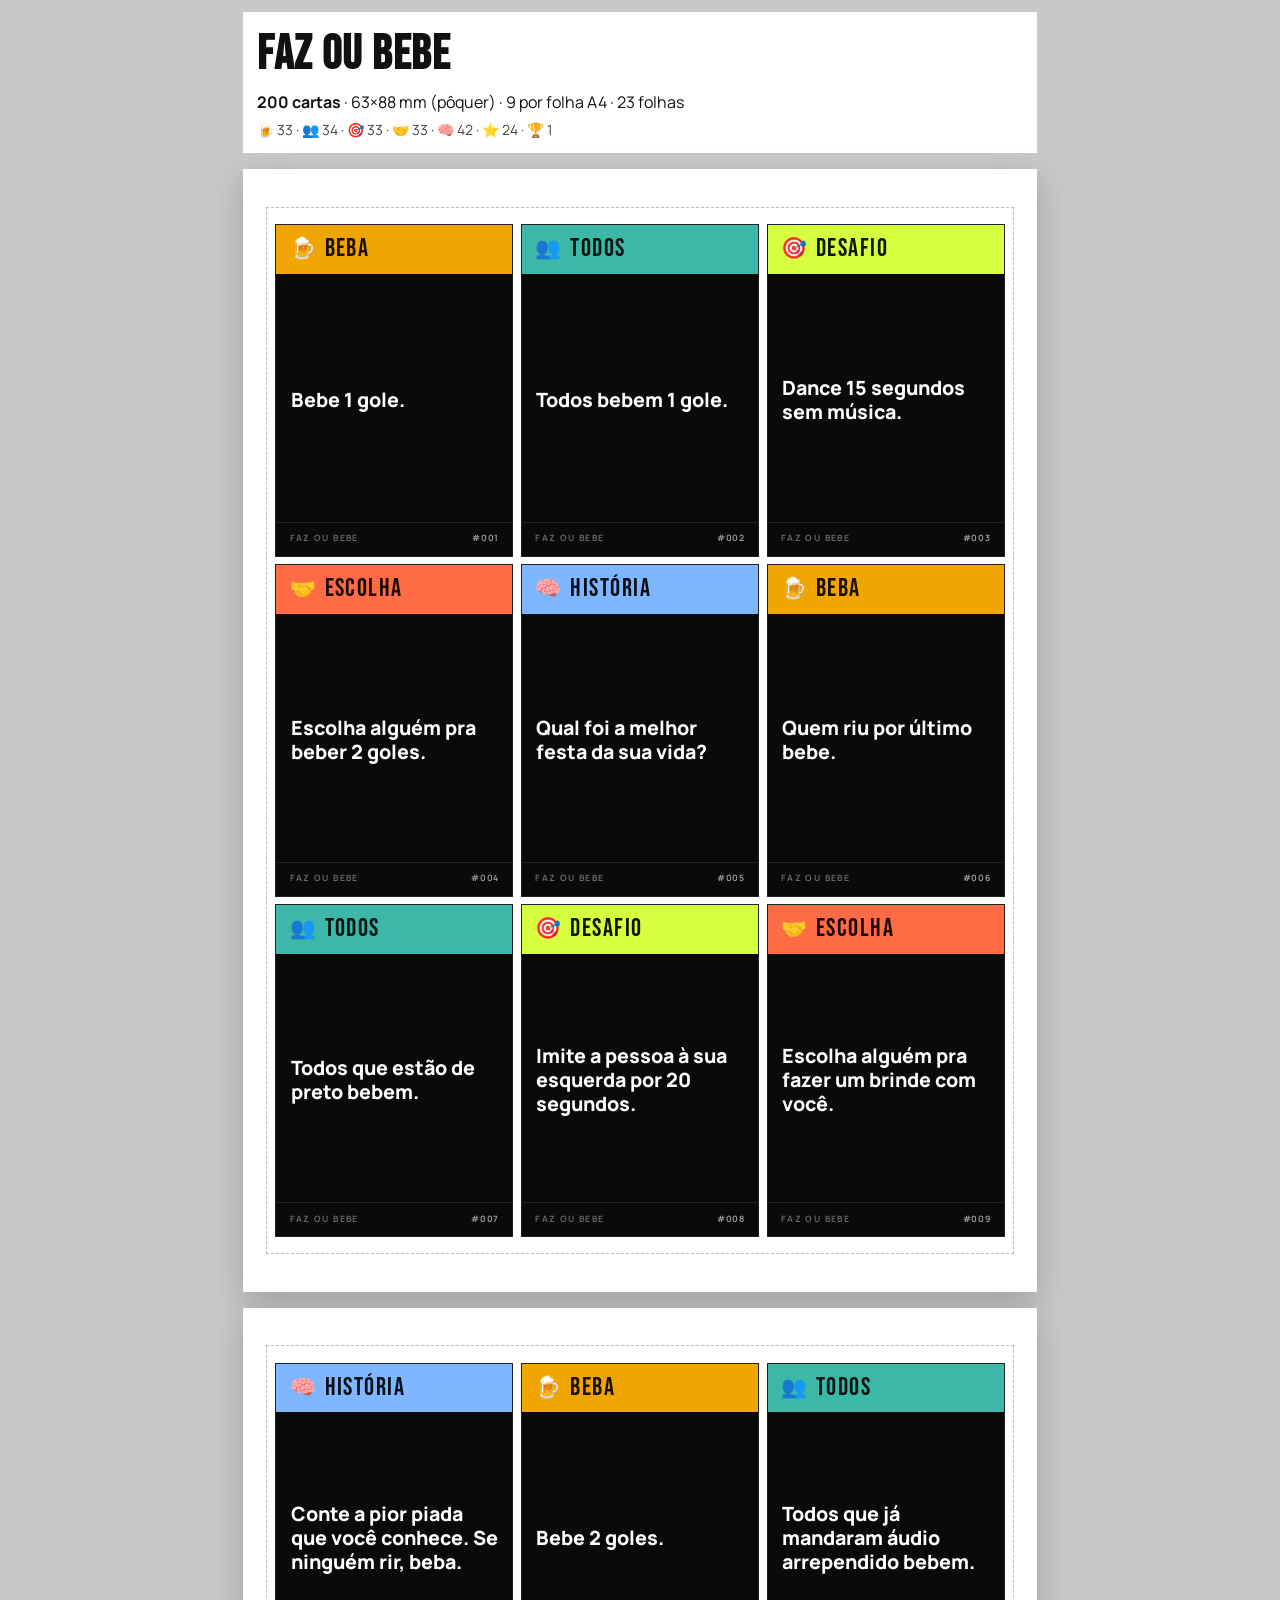
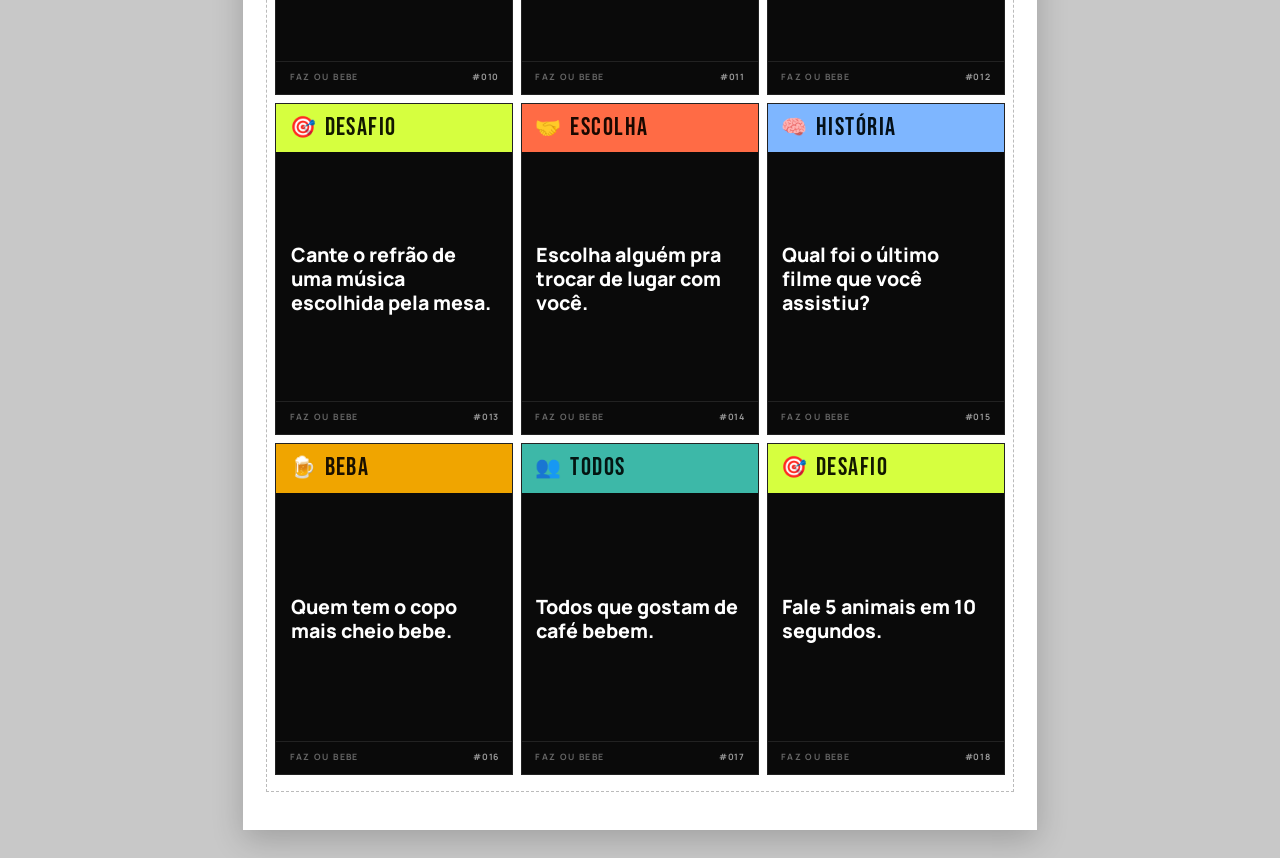
==== commit fff6e6b4: "Build full 200-card poker-size Faz ou Bebe print deck Category-colored fronts (beba/todos/desafio/es" ====
--- a/print/preview.html
+++ b/print/preview.html
@@ -4,16 +4,14 @@
   <meta charset="UTF-8" />
   <title>FAZ OU BEBE — Preview</title>
   <style>
-  @import url('https://fonts.googleapis.com/css2?family=Bebas+Neue&family=Manrope:wght@500;700;800&display=swap');
+  @import url('https://fonts.googleapis.com/css2?family=Bebas+Neue&family=Manrope:wght@600;700;800&display=swap');
 
   :root {
-    --black: #050505;
-    --ink: #f3eee4;
-    --faz: #d6ff3f;
-    --bebe: #ff5a3c;
-    --mute: #8a8a8a;
-    --card-w: 90mm;
-    --card-h: 50mm;
+    --black: #0a0a0a;
+    --ink: #f6f2ea;
+    --card-w: 63mm;
+    --card-h: 88mm;
+    --gap: 2mm;
   }
 
   * { box-sizing: border-box; }
@@ -21,7 +19,6 @@
     margin: 0;
     padding: 0;
     background: #fff;
-    color: var(--ink);
     font-family: "Manrope", system-ui, sans-serif;
     -webkit-print-color-adjust: exact;
     print-color-adjust: exact;
@@ -30,20 +27,18 @@
   .sheet {
     width: 210mm;
     height: 297mm;
-    padding: 18.5mm 15mm;
+    padding: 14.5mm 9.5mm;
     display: grid;
-    grid-template-columns: repeat(2, var(--card-w));
-    grid-template-rows: repeat(5, var(--card-h));
-    gap: 0;
-    justify-content: space-between;
-    align-content: space-between;
+    grid-template-columns: repeat(3, var(--card-w));
+    grid-template-rows: repeat(3, var(--card-h));
+    gap: var(--gap);
+    justify-content: center;
+    align-content: center;
     page-break-after: always;
     break-after: page;
-  }
-  .sheet:last-child {
-    page-break-after: auto;
-    break-after: auto;
-  }
+    position: relative;
+  }
+  .sheet:last-child { page-break-after: auto; break-after: auto; }
 
   .card {
     width: var(--card-w);
@@ -52,612 +47,372 @@
     color: var(--ink);
     position: relative;
     overflow: hidden;
-    border: 0.2mm solid #1a1a1a;
-  }
-  .card.empty { visibility: hidden; }
-
-  /* —— VERSO (costas / embaralhar) —— */
+    border: 0.3mm solid #222;
+  }
+  .card.empty {
+    visibility: hidden;
+    border-color: transparent;
+  }
+
+  /* cut marks */
+  .sheet::before {
+    content: "";
+    position: absolute;
+    inset: 10mm 6mm;
+    border: 0.15mm dashed #bbb;
+    pointer-events: none;
+  }
+
+  /* —— VERSO —— */
   .card-back {
     display: flex;
     flex-direction: column;
     align-items: center;
     justify-content: center;
     text-align: center;
-    padding: 4mm;
+    padding: 5mm;
     background:
-      radial-gradient(120% 80% at 50% 120%, #1a1a1a 0%, transparent 55%),
+      radial-gradient(90% 70% at 50% 100%, #1c1c1c 0%, transparent 60%),
       var(--black);
+  }
+  .card-back .frame {
+    position: absolute;
+    inset: 3mm;
+    border: 0.4mm solid #2e2e2e;
+    pointer-events: none;
   }
   .card-back .brand {
     font-family: "Bebas Neue", Impact, sans-serif;
-    font-size: 15mm;
-    line-height: 0.85;
-    letter-spacing: 0.04em;
+    font-size: 14mm;
+    line-height: 0.86;
+    letter-spacing: 0.03em;
     margin: 0;
+    color: #fff;
   }
   .card-back .brand span { display: block; }
   .card-back .ou {
-    color: var(--bebe);
+    color: #FF6B45;
     font-size: 5.5mm;
-    letter-spacing: 0.35em;
-    margin: 1.2mm 0 0.8mm;
+    letter-spacing: 0.32em;
+    margin: 1.5mm 0 1mm;
   }
   .card-back .hint {
-    margin-top: 3mm;
-    font-size: 2.4mm;
-    letter-spacing: 0.28em;
+    margin-top: 5mm;
+    font-size: 2.6mm;
+    letter-spacing: 0.22em;
     text-transform: uppercase;
-    color: var(--mute);
+    color: #888;
     font-weight: 700;
   }
-  .card-back .frame {
-    position: absolute;
-    inset: 2.2mm;
-    border: 0.35mm solid #2a2a2a;
-    pointer-events: none;
-  }
-
-  /* —— FRENTE (desafio) —— */
+  .card-back .cats {
+    margin-top: 6mm;
+    display: flex;
+    gap: 1.5mm;
+    font-size: 3.2mm;
+  }
+
+  /* —— FRENTE —— */
   .card-front {
     display: flex;
     flex-direction: column;
-    padding: 3mm 3.8mm 2.8mm;
     background: var(--black);
   }
-  .card-front .top {
-    display: flex;
-    justify-content: space-between;
-    align-items: baseline;
-    margin-bottom: 1.2mm;
-  }
-  .badge {
+  .head {
+    display: flex;
+    align-items: center;
+    gap: 2mm;
+    padding: 3.2mm 3.5mm;
     font-family: "Bebas Neue", Impact, sans-serif;
-    font-size: 11mm;
+    font-size: 6.5mm;
     letter-spacing: 0.06em;
-    line-height: 0.9;
-  }
-  .badge.faz { color: var(--faz); }
-  .badge.bebe { color: var(--bebe); }
-  .nivel {
-    font-size: 2.8mm;
-    letter-spacing: 0.16em;
-    text-transform: uppercase;
-    color: var(--mute);
-    font-weight: 700;
+    line-height: 1;
+    font-weight: 400;
+  }
+  .head .icon { font-size: 5.5mm; line-height: 1; }
+  .body {
+    flex: 1;
+    display: flex;
+    align-items: center;
+    padding: 4mm 3.8mm 3mm;
   }
   .texto {
     margin: 0;
-    flex: 1;
-    font-size: 5mm;
+    width: 100%;
+    font-size: 5.2mm;
     line-height: 1.22;
     font-weight: 800;
-    color: #ffffff;
-    display: flex;
+    color: #fff;
+  }
+  .texto.long { font-size: 4.4mm; }
+  .texto.xl { font-size: 3.8mm; }
+  .foot {
+    display: flex;
+    justify-content: space-between;
     align-items: center;
-  }
-  .texto.long { font-size: 4.2mm; }
-  .texto.xl { font-size: 3.7mm; }
-  .foot {
-    margin-top: auto;
-    padding-top: 1.2mm;
-    border-top: 0.25mm solid #222;
-    font-size: 2.2mm;
-    letter-spacing: 0.2em;
+    padding: 2.4mm 3.5mm 3mm;
+    border-top: 0.3mm solid #222;
+    font-size: 2.3mm;
+    letter-spacing: 0.16em;
     text-transform: uppercase;
     color: #666;
     font-weight: 700;
   }
-
-  @page {
-    size: A4;
-    margin: 0;
-  }
+  .foot .num { color: #999; letter-spacing: 0.08em; }
+
+  @page { size: A4; margin: 0; }
 
   @media screen {
-    body {
-      background: #cfcfcf;
-      padding: 12px;
-    }
+    body { background: #c8c8c8; padding: 12px; }
     .sheet {
       background: #fff;
       margin: 0 auto 16px;
-      box-shadow: 0 8px 28px rgba(0,0,0,.18);
+      box-shadow: 0 10px 30px rgba(0,0,0,.2);
     }
   }
 </style>
 </head>
 <body>
 
-  <div style="max-width:210mm;margin:0 auto 20px;padding:12px;font-family:Manrope,sans-serif;color:#111;background:#fff">
-    <h1 style="margin:0 0 8px;font-family:Bebas Neue,sans-serif;font-size:42px;letter-spacing:.04em">FAZ OU BEBE</h1>
-    <p style="margin:0;line-height:1.45"><strong>60 cartas</strong> · 90×50 mm · 10 por folha A4.<br/>
-    Imprima <em>verso.pdf</em> e <em>frente.pdf</em> frente e verso (virar na borda longa), depois recorte.</p>
+  <div style="max-width:210mm;margin:0 auto 16px;padding:14px;background:#fff;color:#111;font-family:Manrope,sans-serif">
+    <h1 style="margin:0;font-family:Bebas Neue,sans-serif;font-size:48px;letter-spacing:.03em">FAZ OU BEBE</h1>
+    <p style="margin:8px 0 0;line-height:1.45"><strong>200 cartas</strong> · 63×88 mm (pôquer) · 9 por folha A4 · 23 folhas</p>
+    <p style="margin:6px 0 0;font-size:14px;color:#444">🍺 33 · 👥 34 · 🎯 33 · 🤝 33 · 🧠 42 · ⭐ 24 · 🏆 1</p>
   </div>
   <section class="sheet">
     <article class="card card-front">
-      <div class="top">
-        <span class="badge faz">FAZ</span>
-        <span class="nivel">leve</span>
-      </div>
-      <p class="texto">Imite a pessoa à sua esquerda por 20 segundos.</p>
-      <p class="foot">faz ou bebe</p>
-    </article>
-    <article class="card card-front">
-      <div class="top">
-        <span class="badge faz">FAZ</span>
-        <span class="nivel">leve</span>
-      </div>
-      <p class="texto">Conte a pior piada que você conhece. Se ninguém rir, bebe 1.</p>
-      <p class="foot">faz ou bebe</p>
-    </article>
-    <article class="card card-front">
-      <div class="top">
-        <span class="badge faz">FAZ</span>
-        <span class="nivel">leve</span>
-      </div>
-      <p class="texto">Fale com sotaque carioca até a próxima rodada.</p>
-      <p class="foot">faz ou bebe</p>
-    </article>
-    <article class="card card-front">
-      <div class="top">
-        <span class="badge faz">FAZ</span>
-        <span class="nivel">leve</span>
-      </div>
-      <p class="texto">Dance 15 segundos sem música.</p>
-      <p class="foot">faz ou bebe</p>
-    </article>
-    <article class="card card-front">
-      <div class="top">
-        <span class="badge faz">FAZ</span>
-        <span class="nivel">leve</span>
-      </div>
-      <p class="texto">Fale 3 qualidades da pessoa à sua direita.</p>
-      <p class="foot">faz ou bebe</p>
-    </article>
-    <article class="card card-front">
-      <div class="top">
-        <span class="badge faz">FAZ</span>
-        <span class="nivel">leve</span>
-      </div>
-      <p class="texto">Cante o refrão de uma música escolhida pela mesa.</p>
-      <p class="foot">faz ou bebe</p>
-    </article>
-    <article class="card card-front">
-      <div class="top">
-        <span class="badge faz">FAZ</span>
-        <span class="nivel">leve</span>
-      </div>
-      <p class="texto">Invente um apelido novo pra cada pessoa da mesa.</p>
-      <p class="foot">faz ou bebe</p>
-    </article>
-    <article class="card card-front">
-      <div class="top">
-        <span class="badge faz">FAZ</span>
-        <span class="nivel">leve</span>
-      </div>
-      <p class="texto">Mime um filme. A galera tem 1 minuto pra adivinhar.</p>
-      <p class="foot">faz ou bebe</p>
-    </article>
-    <article class="card card-front">
-      <div class="top">
-        <span class="badge faz">FAZ</span>
-        <span class="nivel">leve</span>
-      </div>
-      <p class="texto">Faça 10 polichinelos agora.</p>
-      <p class="foot">faz ou bebe</p>
-    </article>
-    <article class="card card-front">
-      <div class="top">
-        <span class="badge faz">FAZ</span>
-        <span class="nivel">leve</span>
-      </div>
-      <p class="texto">Imite um apresentador de TV anunciando a próxima rodada.</p>
-      <p class="foot">faz ou bebe</p>
+      <div class="head" style="background:#F0A500;color:#1a1000">
+        <span class="icon">🍺</span>
+        <span>BEBA</span>
+      </div>
+      <div class="body">
+        <p class="texto">Bebe 1 gole.</p>
+      </div>
+      <div class="foot">
+        <span>faz ou bebe</span>
+        <span class="num">#001</span>
+      </div>
+    </article>
+    <article class="card card-front">
+      <div class="head" style="background:#3DB8A8;color:#041512">
+        <span class="icon">👥</span>
+        <span>TODOS</span>
+      </div>
+      <div class="body">
+        <p class="texto">Todos bebem 1 gole.</p>
+      </div>
+      <div class="foot">
+        <span>faz ou bebe</span>
+        <span class="num">#002</span>
+      </div>
+    </article>
+    <article class="card card-front">
+      <div class="head" style="background:#D6FF3F;color:#121800">
+        <span class="icon">🎯</span>
+        <span>DESAFIO</span>
+      </div>
+      <div class="body">
+        <p class="texto">Dance 15 segundos sem música.</p>
+      </div>
+      <div class="foot">
+        <span>faz ou bebe</span>
+        <span class="num">#003</span>
+      </div>
+    </article>
+    <article class="card card-front">
+      <div class="head" style="background:#FF6B45;color:#1a0800">
+        <span class="icon">🤝</span>
+        <span>ESCOLHA</span>
+      </div>
+      <div class="body">
+        <p class="texto">Escolha alguém pra beber 2 goles.</p>
+      </div>
+      <div class="foot">
+        <span>faz ou bebe</span>
+        <span class="num">#004</span>
+      </div>
+    </article>
+    <article class="card card-front">
+      <div class="head" style="background:#7EB6FF;color:#041018">
+        <span class="icon">🧠</span>
+        <span>HISTÓRIA</span>
+      </div>
+      <div class="body">
+        <p class="texto">Qual foi a melhor festa da sua vida?</p>
+      </div>
+      <div class="foot">
+        <span>faz ou bebe</span>
+        <span class="num">#005</span>
+      </div>
+    </article>
+    <article class="card card-front">
+      <div class="head" style="background:#F0A500;color:#1a1000">
+        <span class="icon">🍺</span>
+        <span>BEBA</span>
+      </div>
+      <div class="body">
+        <p class="texto">Quem riu por último bebe.</p>
+      </div>
+      <div class="foot">
+        <span>faz ou bebe</span>
+        <span class="num">#006</span>
+      </div>
+    </article>
+    <article class="card card-front">
+      <div class="head" style="background:#3DB8A8;color:#041512">
+        <span class="icon">👥</span>
+        <span>TODOS</span>
+      </div>
+      <div class="body">
+        <p class="texto">Todos que estão de preto bebem.</p>
+      </div>
+      <div class="foot">
+        <span>faz ou bebe</span>
+        <span class="num">#007</span>
+      </div>
+    </article>
+    <article class="card card-front">
+      <div class="head" style="background:#D6FF3F;color:#121800">
+        <span class="icon">🎯</span>
+        <span>DESAFIO</span>
+      </div>
+      <div class="body">
+        <p class="texto">Imite a pessoa à sua esquerda por 20 segundos.</p>
+      </div>
+      <div class="foot">
+        <span>faz ou bebe</span>
+        <span class="num">#008</span>
+      </div>
+    </article>
+    <article class="card card-front">
+      <div class="head" style="background:#FF6B45;color:#1a0800">
+        <span class="icon">🤝</span>
+        <span>ESCOLHA</span>
+      </div>
+      <div class="body">
+        <p class="texto">Escolha alguém pra fazer um brinde com você.</p>
+      </div>
+      <div class="foot">
+        <span>faz ou bebe</span>
+        <span class="num">#009</span>
+      </div>
     </article></section>
 <section class="sheet">
     <article class="card card-front">
-      <div class="top">
-        <span class="badge faz">FAZ</span>
-        <span class="nivel">médio</span>
-      </div>
-      <p class="texto">Dance o refrão de uma música que a mesa escolher.</p>
-      <p class="foot">faz ou bebe</p>
-    </article>
-    <article class="card card-front">
-      <div class="top">
-        <span class="badge faz">FAZ</span>
-        <span class="nivel">médio</span>
-      </div>
-      <p class="texto">Conte um segredo besta que quase ninguém sabe.</p>
-      <p class="foot">faz ou bebe</p>
-    </article>
-    <article class="card card-front">
-      <div class="top">
-        <span class="badge faz">FAZ</span>
-        <span class="nivel">médio</span>
-      </div>
-      <p class="texto">Faça um elogio exagerado pra pessoa à esquerda.</p>
-      <p class="foot">faz ou bebe</p>
-    </article>
-    <article class="card card-front">
-      <div class="top">
-        <span class="badge faz">FAZ</span>
-        <span class="nivel">médio</span>
-      </div>
-      <p class="texto">Imite o jeito de flertar de alguém da mesa.</p>
-      <p class="foot">faz ou bebe</p>
-    </article>
-    <article class="card card-front">
-      <div class="top">
-        <span class="badge faz">FAZ</span>
-        <span class="nivel">médio</span>
-      </div>
-      <p class="texto">Conte a última vez que você ficou sem graça em público.</p>
-      <p class="foot">faz ou bebe</p>
-    </article>
-    <article class="card card-front">
-      <div class="top">
-        <span class="badge faz">FAZ</span>
-        <span class="nivel">médio</span>
-      </div>
-      <p class="texto">Invente uma mentira absurda sobre você e defenda por 30s.</p>
-      <p class="foot">faz ou bebe</p>
-    </article>
-    <article class="card card-front">
-      <div class="top">
-        <span class="badge faz">FAZ</span>
-        <span class="nivel">médio</span>
-      </div>
-      <p class="texto">Faça uma pose de capa de revista e tire foto.</p>
-      <p class="foot">faz ou bebe</p>
-    </article>
-    <article class="card card-front">
-      <div class="top">
-        <span class="badge faz">FAZ</span>
-        <span class="nivel">médio</span>
-      </div>
-      <p class="texto">Fale com voz de bebê até a próxima rodada — ou bebe 2.</p>
-      <p class="foot">faz ou bebe</p>
-    </article>
-    <article class="card card-front">
-      <div class="top">
-        <span class="badge faz">FAZ</span>
-        <span class="nivel">médio</span>
-      </div>
-      <p class="texto">Descreva seu tipo ideal sem usar a palavra “pessoa”.</p>
-      <p class="foot">faz ou bebe</p>
-    </article>
-    <article class="card card-front">
-      <div class="top">
-        <span class="badge faz">FAZ</span>
-        <span class="nivel">médio</span>
-      </div>
-      <p class="texto">Faça uma declaração teatral de amizade pra alguém.</p>
-      <p class="foot">faz ou bebe</p>
-    </article></section>
-<section class="sheet">
-    <article class="card card-front">
-      <div class="top">
-        <span class="badge faz">FAZ</span>
-        <span class="nivel">pesado</span>
-      </div>
-      <p class="texto">Conte o momento mais constrangedor da sua vida amorosa.</p>
-      <p class="foot">faz ou bebe</p>
-    </article>
-    <article class="card card-front">
-      <div class="top">
-        <span class="badge faz">FAZ</span>
-        <span class="nivel">pesado</span>
-      </div>
-      <p class="texto">A mesa faz 3 perguntas. Você responde ou bebe 3.</p>
-      <p class="foot">faz ou bebe</p>
-    </article>
-    <article class="card card-front">
-      <div class="top">
-        <span class="badge faz">FAZ</span>
-        <span class="nivel">pesado</span>
-      </div>
-      <p class="texto">Imite como seria o seu flerte bêbado — versão completa.</p>
-      <p class="foot">faz ou bebe</p>
-    </article>
-    <article class="card card-front">
-      <div class="top">
-        <span class="badge faz">FAZ</span>
-        <span class="nivel">pesado</span>
-      </div>
-      <p class="texto">Conte a pior mensagem que você já mandou bêbado.</p>
-      <p class="foot">faz ou bebe</p>
-    </article>
-    <article class="card card-front">
-      <div class="top">
-        <span class="badge faz">FAZ</span>
-        <span class="nivel">pesado</span>
-      </div>
-      <p class="texto">Descreva seu pior date em detalhes.</p>
-      <p class="foot">faz ou bebe</p>
-    </article>
-    <article class="card card-front">
-      <div class="top">
-        <span class="badge faz">FAZ</span>
-        <span class="nivel">pesado</span>
-      </div>
-      <p class="texto">Fique de quatro e late 10 segundos — ou bebe 3.</p>
-      <p class="foot">faz ou bebe</p>
-    </article>
-    <article class="card card-front">
-      <div class="top">
-        <span class="badge faz">FAZ</span>
-        <span class="nivel">pesado</span>
-      </div>
-      <p class="texto">Mande um áudio cantando Parabéns pra Você pra um contato.</p>
-      <p class="foot">faz ou bebe</p>
-    </article>
-    <article class="card card-front">
-      <div class="top">
-        <span class="badge faz">FAZ</span>
-        <span class="nivel">pesado</span>
-      </div>
-      <p class="texto">Revele um “quase aconteceu” que quase ninguém sabe.</p>
-      <p class="foot">faz ou bebe</p>
-    </article>
-    <article class="card card-front">
-      <div class="top">
-        <span class="badge faz">FAZ</span>
-        <span class="nivel">pesado</span>
-      </div>
-      <p class="texto">Liste quem da mesa seria o pior colega de quarto — e por quê.</p>
-      <p class="foot">faz ou bebe</p>
-    </article>
-    <article class="card card-front">
-      <div class="top">
-        <span class="badge faz">FAZ</span>
-        <span class="nivel">pesado</span>
-      </div>
-      <p class="texto">A mesa inventa um desafio absurdo. Você executa em 1 minuto.</p>
-      <p class="foot">faz ou bebe</p>
-    </article></section>
-<section class="sheet">
-    <article class="card card-front">
-      <div class="top">
-        <span class="badge bebe">BEBE</span>
-        <span class="nivel">leve</span>
-      </div>
-      <p class="texto">Bebe 1 gole.</p>
-      <p class="foot">faz ou bebe</p>
-    </article>
-    <article class="card card-front">
-      <div class="top">
-        <span class="badge bebe">BEBE</span>
-        <span class="nivel">leve</span>
-      </div>
-      <p class="texto">Bebe 2 goles.</p>
-      <p class="foot">faz ou bebe</p>
-    </article>
-    <article class="card card-front">
-      <div class="top">
-        <span class="badge bebe">BEBE</span>
-        <span class="nivel">leve</span>
-      </div>
-      <p class="texto">Quem riu por último bebe 1 com você.</p>
-      <p class="foot">faz ou bebe</p>
-    </article>
-    <article class="card card-front">
-      <div class="top">
-        <span class="badge bebe">BEBE</span>
-        <span class="nivel">leve</span>
-      </div>
-      <p class="texto">Bebe 1 e escolha alguém pra beber junto.</p>
-      <p class="foot">faz ou bebe</p>
-    </article>
-    <article class="card card-front">
-      <div class="top">
-        <span class="badge bebe">BEBE</span>
-        <span class="nivel">leve</span>
-      </div>
-      <p class="texto">Faça um brinde dramático e beba 1.</p>
-      <p class="foot">faz ou bebe</p>
-    </article>
-    <article class="card card-front">
-      <div class="top">
-        <span class="badge bebe">BEBE</span>
-        <span class="nivel">leve</span>
-      </div>
-      <p class="texto">Bebe 1 sem usar as mãos (com cuidado).</p>
-      <p class="foot">faz ou bebe</p>
-    </article>
-    <article class="card card-front">
-      <div class="top">
-        <span class="badge bebe">BEBE</span>
-        <span class="nivel">leve</span>
-      </div>
-      <p class="texto">Todos de preto bebem 1 — você também, se for o caso.</p>
-      <p class="foot">faz ou bebe</p>
-    </article>
-    <article class="card card-front">
-      <div class="top">
-        <span class="badge bebe">BEBE</span>
-        <span class="nivel">leve</span>
-      </div>
-      <p class="texto">Bebe 1 e diga “saúde, mesa!” bem alto.</p>
-      <p class="foot">faz ou bebe</p>
-    </article>
-    <article class="card card-front">
-      <div class="top">
-        <span class="badge bebe">BEBE</span>
-        <span class="nivel">leve</span>
-      </div>
-      <p class="texto">Você bebe 1 ou a pessoa à direita bebe 2.</p>
-      <p class="foot">faz ou bebe</p>
-    </article>
-    <article class="card card-front">
-      <div class="top">
-        <span class="badge bebe">BEBE</span>
-        <span class="nivel">leve</span>
-      </div>
-      <p class="texto">Bebe 1 a cada pessoa do mesmo signo que você (mín. 1).</p>
-      <p class="foot">faz ou bebe</p>
-    </article></section>
-<section class="sheet">
-    <article class="card card-front">
-      <div class="top">
-        <span class="badge bebe">BEBE</span>
-        <span class="nivel">médio</span>
-      </div>
-      <p class="texto">Bebe 3 goles.</p>
-      <p class="foot">faz ou bebe</p>
-    </article>
-    <article class="card card-front">
-      <div class="top">
-        <span class="badge bebe">BEBE</span>
-        <span class="nivel">médio</span>
-      </div>
-      <p class="texto">Bebe 2 e escolha 2 pessoas pra beber 1 cada.</p>
-      <p class="foot">faz ou bebe</p>
-    </article>
-    <article class="card card-front">
-      <div class="top">
-        <span class="badge bebe">BEBE</span>
-        <span class="nivel">médio</span>
-      </div>
-      <p class="texto">Bebe enquanto canta. Para quando errar.</p>
-      <p class="foot">faz ou bebe</p>
-    </article>
-    <article class="card card-front">
-      <div class="top">
-        <span class="badge bebe">BEBE</span>
-        <span class="nivel">médio</span>
-      </div>
-      <p class="texto">Você e a da esquerda: perdedor do par ou ímpar bebe 2.</p>
-      <p class="foot">faz ou bebe</p>
-    </article>
-    <article class="card card-front">
-      <div class="top">
-        <span class="badge bebe">BEBE</span>
-        <span class="nivel">médio</span>
-      </div>
-      <p class="texto">Faça um shot (ou 3 goles) olhando nos olhos de alguém.</p>
-      <p class="foot">faz ou bebe</p>
-    </article>
-    <article class="card card-front">
-      <div class="top">
-        <span class="badge bebe">BEBE</span>
-        <span class="nivel">médio</span>
-      </div>
-      <p class="texto">Todos bebem 1; você bebe 3.</p>
-      <p class="foot">faz ou bebe</p>
-    </article>
-    <article class="card card-front">
-      <div class="top">
-        <span class="badge bebe">BEBE</span>
-        <span class="nivel">médio</span>
-      </div>
-      <p class="texto">Bebe 2 de costas. Se derramar, +1.</p>
-      <p class="foot">faz ou bebe</p>
-    </article>
-    <article class="card card-front">
-      <div class="top">
-        <span class="badge bebe">BEBE</span>
-        <span class="nivel">médio</span>
-      </div>
-      <p class="texto">Escolha: 3 agora ou 1 por rodada nas próximas 3.</p>
-      <p class="foot">faz ou bebe</p>
-    </article>
-    <article class="card card-front">
-      <div class="top">
-        <span class="badge bebe">BEBE</span>
-        <span class="nivel">médio</span>
-      </div>
-      <p class="texto">Quem você apontar bebe 2 — você bebe 1 junto.</p>
-      <p class="foot">faz ou bebe</p>
-    </article>
-    <article class="card card-front">
-      <div class="top">
-        <span class="badge bebe">BEBE</span>
-        <span class="nivel">médio</span>
-      </div>
-      <p class="texto">Bebe no ritmo de uma música por 8 segundos.</p>
-      <p class="foot">faz ou bebe</p>
-    </article></section>
-<section class="sheet">
-    <article class="card card-front">
-      <div class="top">
-        <span class="badge bebe">BEBE</span>
-        <span class="nivel">pesado</span>
-      </div>
-      <p class="texto">Bebe 4 goles. Sem drama.</p>
-      <p class="foot">faz ou bebe</p>
-    </article>
-    <article class="card card-front">
-      <div class="top">
-        <span class="badge bebe">BEBE</span>
-        <span class="nivel">pesado</span>
-      </div>
-      <p class="texto">Shot (ou 4 goles) + escolha alguém pra dobrar.</p>
-      <p class="foot">faz ou bebe</p>
-    </article>
-    <article class="card card-front">
-      <div class="top">
-        <span class="badge bebe">BEBE</span>
-        <span class="nivel">pesado</span>
-      </div>
-      <p class="texto">Bebe até a galera parar de bater palma (máx. 8s).</p>
-      <p class="foot">faz ou bebe</p>
-    </article>
-    <article class="card card-front">
-      <div class="top">
-        <span class="badge bebe">BEBE</span>
-        <span class="nivel">pesado</span>
-      </div>
-      <p class="texto">Você bebe 3; quem você menos conhece bebe 2.</p>
-      <p class="foot">faz ou bebe</p>
-    </article>
-    <article class="card card-front">
-      <div class="top">
-        <span class="badge bebe">BEBE</span>
-        <span class="nivel">pesado</span>
-      </div>
-      <p class="texto">Bebe 3 e conte algo que não contaria sóbrio — ou +2.</p>
-      <p class="foot">faz ou bebe</p>
-    </article>
-    <article class="card card-front">
-      <div class="top">
-        <span class="badge bebe">BEBE</span>
-        <span class="nivel">pesado</span>
-      </div>
-      <p class="texto">A mesa escolhe: 2 ou 5 goles pra você.</p>
-      <p class="foot">faz ou bebe</p>
-    </article>
-    <article class="card card-front">
-      <div class="top">
-        <span class="badge bebe">BEBE</span>
-        <span class="nivel">pesado</span>
-      </div>
-      <p class="texto">Você e outra pessoa: quem rir primeiro bebe 3.</p>
-      <p class="foot">faz ou bebe</p>
-    </article>
-    <article class="card card-front">
-      <div class="top">
-        <span class="badge bebe">BEBE</span>
-        <span class="nivel">pesado</span>
-      </div>
-      <p class="texto">Bebe 2 agora e 2 na próxima vez que falar.</p>
-      <p class="foot">faz ou bebe</p>
-    </article>
-    <article class="card card-front">
-      <div class="top">
-        <span class="badge bebe">BEBE</span>
-        <span class="nivel">pesado</span>
-      </div>
-      <p class="texto">Final boss: bebe 5 ou faz o desafio que a mesa inventar.</p>
-      <p class="foot">faz ou bebe</p>
-    </article>
-    <article class="card card-front">
-      <div class="top">
-        <span class="badge bebe">BEBE</span>
-        <span class="nivel">pesado</span>
-      </div>
-      <p class="texto">Bebe 4 e passe o próximo desafio pra quem quiser.</p>
-      <p class="foot">faz ou bebe</p>
+      <div class="head" style="background:#7EB6FF;color:#041018">
+        <span class="icon">🧠</span>
+        <span>HISTÓRIA</span>
+      </div>
+      <div class="body">
+        <p class="texto">Conte a pior piada que você conhece. Se ninguém rir, beba.</p>
+      </div>
+      <div class="foot">
+        <span>faz ou bebe</span>
+        <span class="num">#010</span>
+      </div>
+    </article>
+    <article class="card card-front">
+      <div class="head" style="background:#F0A500;color:#1a1000">
+        <span class="icon">🍺</span>
+        <span>BEBA</span>
+      </div>
+      <div class="body">
+        <p class="texto">Bebe 2 goles.</p>
+      </div>
+      <div class="foot">
+        <span>faz ou bebe</span>
+        <span class="num">#011</span>
+      </div>
+    </article>
+    <article class="card card-front">
+      <div class="head" style="background:#3DB8A8;color:#041512">
+        <span class="icon">👥</span>
+        <span>TODOS</span>
+      </div>
+      <div class="body">
+        <p class="texto">Todos que já mandaram áudio arrependido bebem.</p>
+      </div>
+      <div class="foot">
+        <span>faz ou bebe</span>
+        <span class="num">#012</span>
+      </div>
+    </article>
+    <article class="card card-front">
+      <div class="head" style="background:#D6FF3F;color:#121800">
+        <span class="icon">🎯</span>
+        <span>DESAFIO</span>
+      </div>
+      <div class="body">
+        <p class="texto">Cante o refrão de uma música escolhida pela mesa.</p>
+      </div>
+      <div class="foot">
+        <span>faz ou bebe</span>
+        <span class="num">#013</span>
+      </div>
+    </article>
+    <article class="card card-front">
+      <div class="head" style="background:#FF6B45;color:#1a0800">
+        <span class="icon">🤝</span>
+        <span>ESCOLHA</span>
+      </div>
+      <div class="body">
+        <p class="texto">Escolha alguém pra trocar de lugar com você.</p>
+      </div>
+      <div class="foot">
+        <span>faz ou bebe</span>
+        <span class="num">#014</span>
+      </div>
+    </article>
+    <article class="card card-front">
+      <div class="head" style="background:#7EB6FF;color:#041018">
+        <span class="icon">🧠</span>
+        <span>HISTÓRIA</span>
+      </div>
+      <div class="body">
+        <p class="texto">Qual foi o último filme que você assistiu?</p>
+      </div>
+      <div class="foot">
+        <span>faz ou bebe</span>
+        <span class="num">#015</span>
+      </div>
+    </article>
+    <article class="card card-front">
+      <div class="head" style="background:#F0A500;color:#1a1000">
+        <span class="icon">🍺</span>
+        <span>BEBA</span>
+      </div>
+      <div class="body">
+        <p class="texto">Quem tem o copo mais cheio bebe.</p>
+      </div>
+      <div class="foot">
+        <span>faz ou bebe</span>
+        <span class="num">#016</span>
+      </div>
+    </article>
+    <article class="card card-front">
+      <div class="head" style="background:#3DB8A8;color:#041512">
+        <span class="icon">👥</span>
+        <span>TODOS</span>
+      </div>
+      <div class="body">
+        <p class="texto">Todos que gostam de café bebem.</p>
+      </div>
+      <div class="foot">
+        <span>faz ou bebe</span>
+        <span class="num">#017</span>
+      </div>
+    </article>
+    <article class="card card-front">
+      <div class="head" style="background:#D6FF3F;color:#121800">
+        <span class="icon">🎯</span>
+        <span>DESAFIO</span>
+      </div>
+      <div class="body">
+        <p class="texto">Fale 5 animais em 10 segundos.</p>
+      </div>
+      <div class="foot">
+        <span>faz ou bebe</span>
+        <span class="num">#018</span>
+      </div>
     </article></section>
   
 </body>
